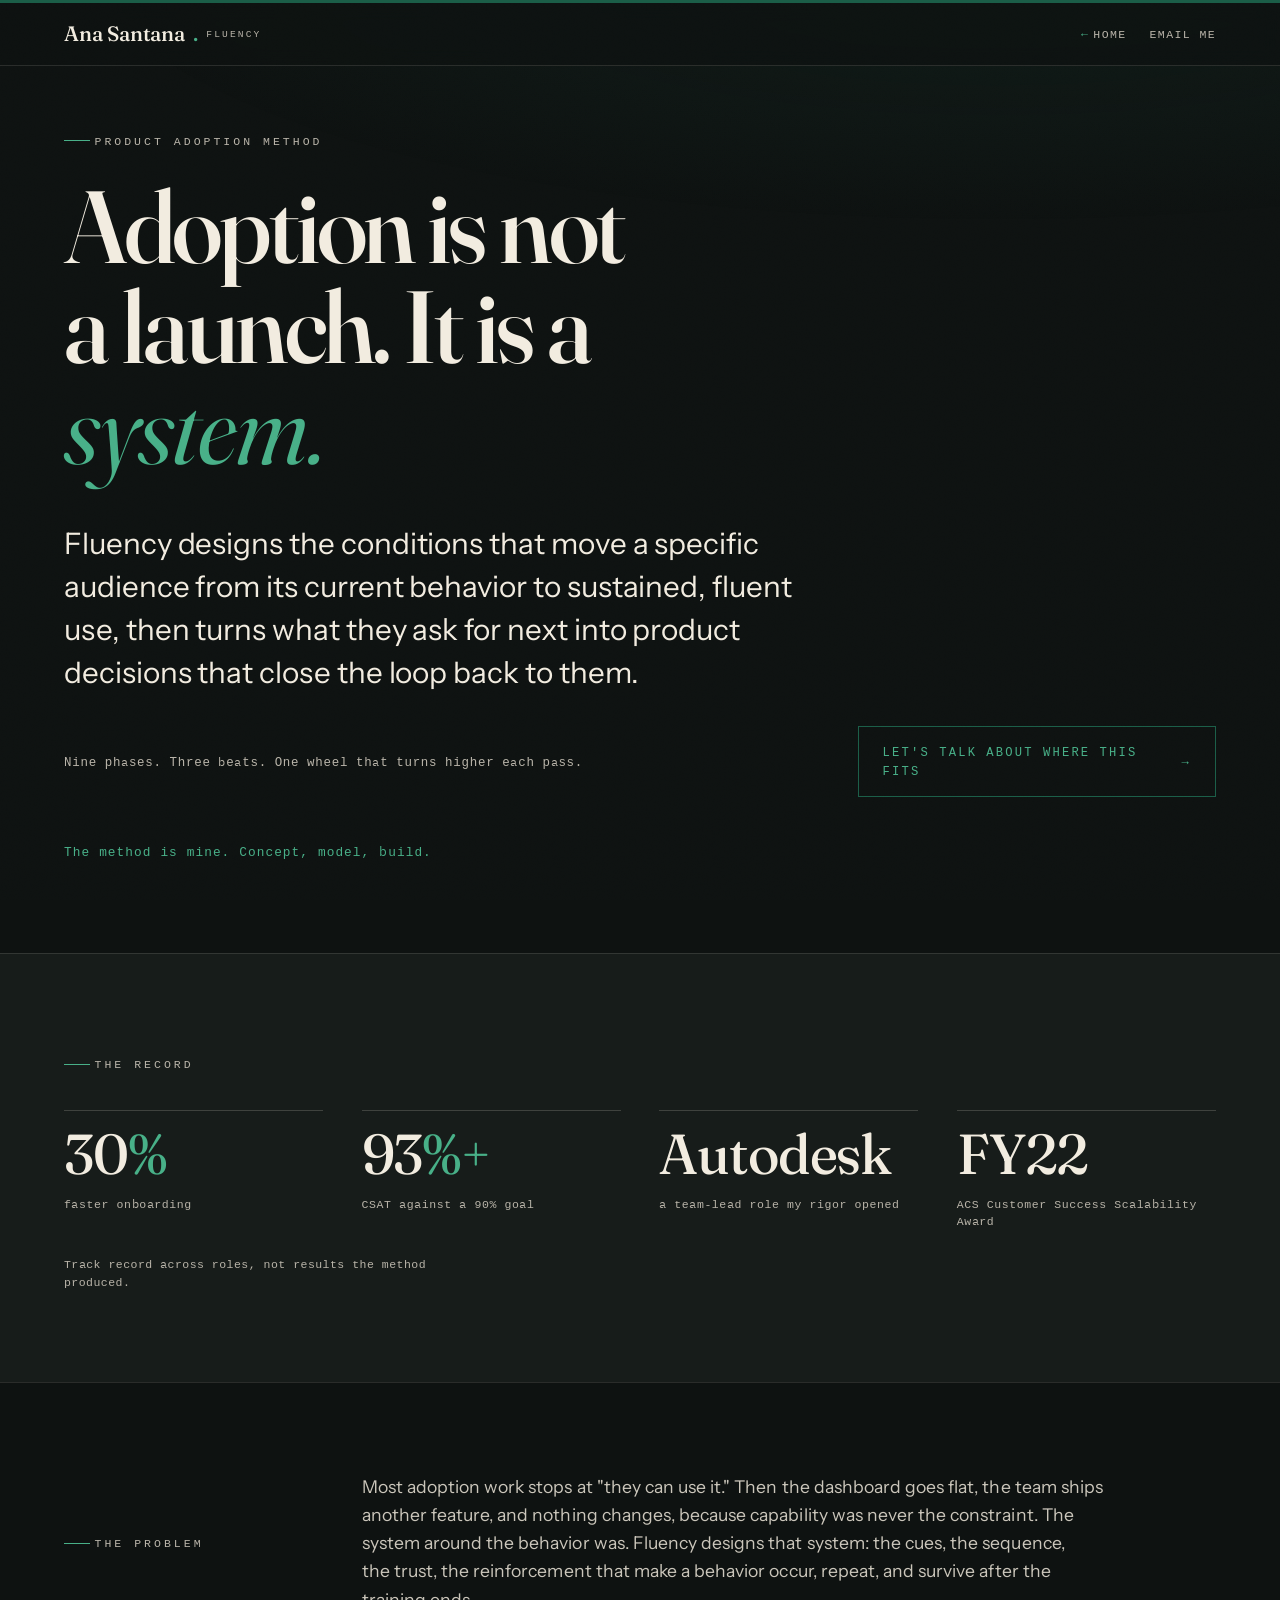
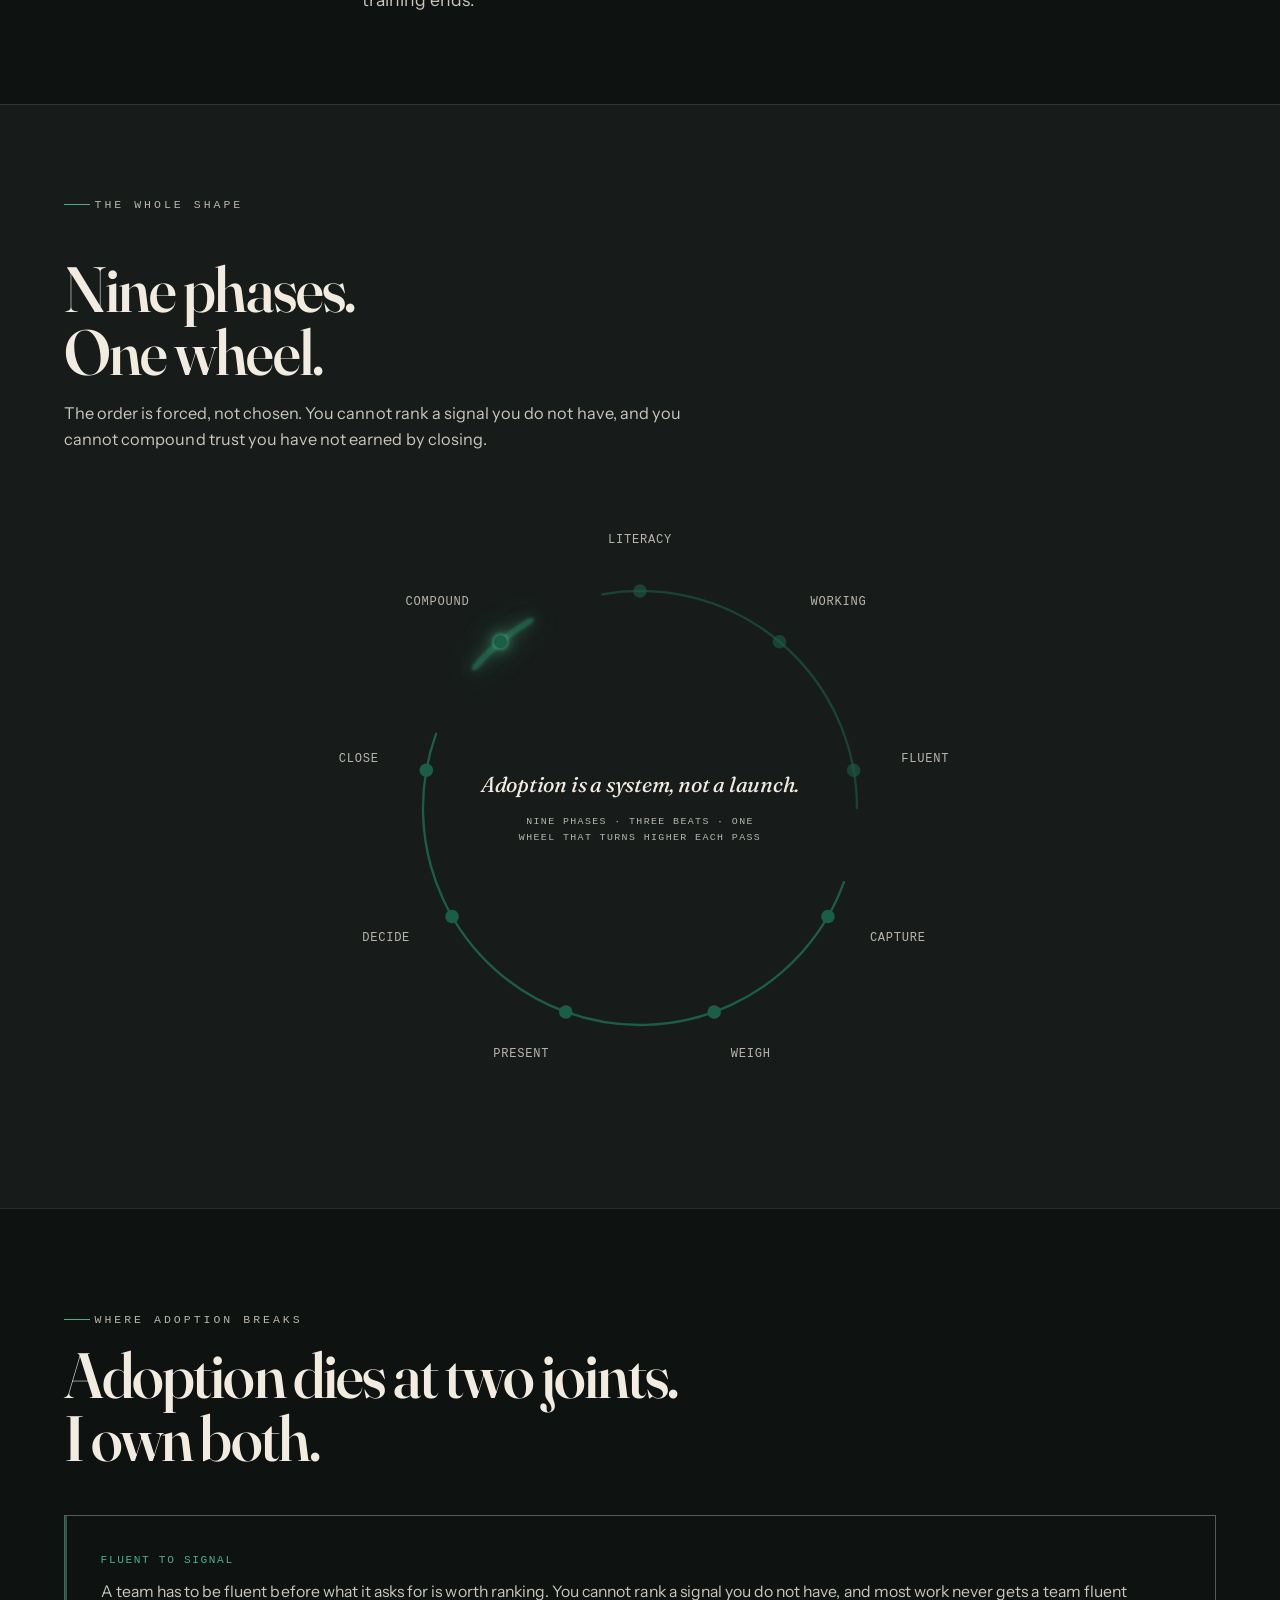
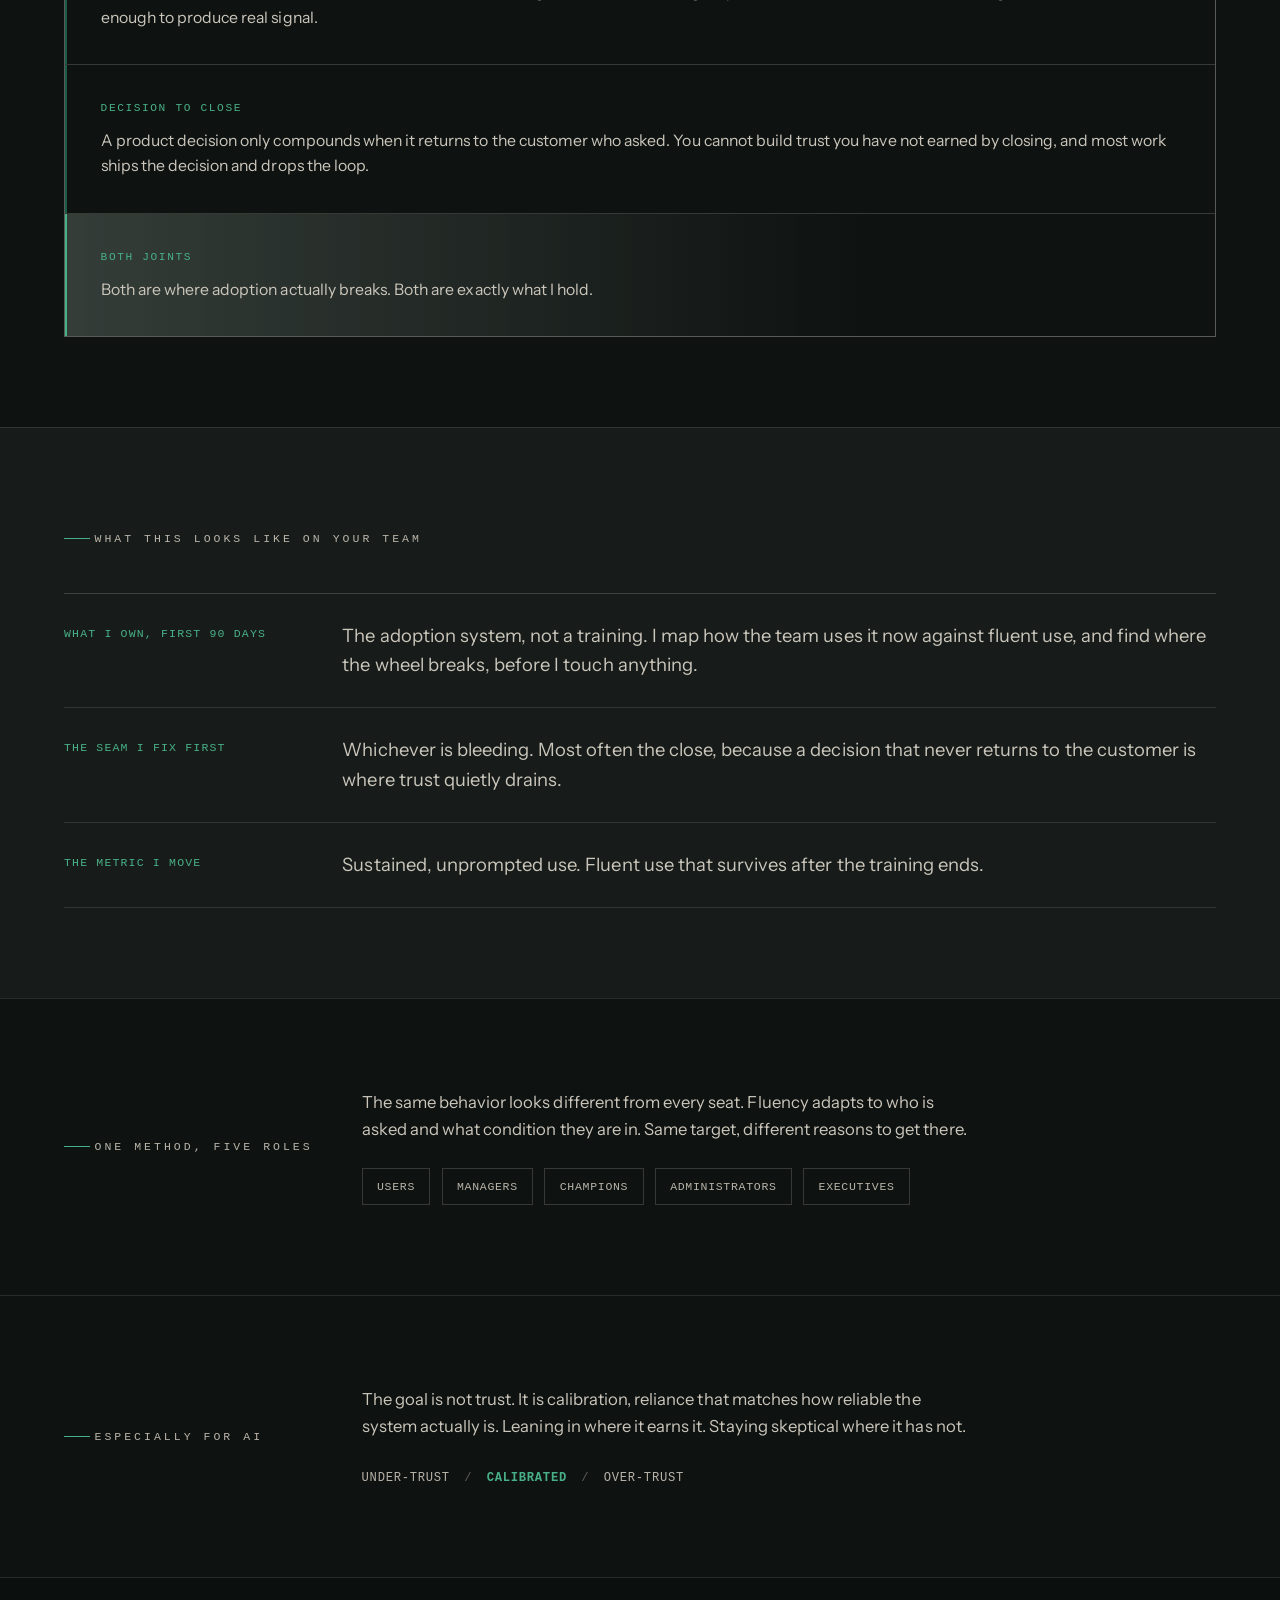
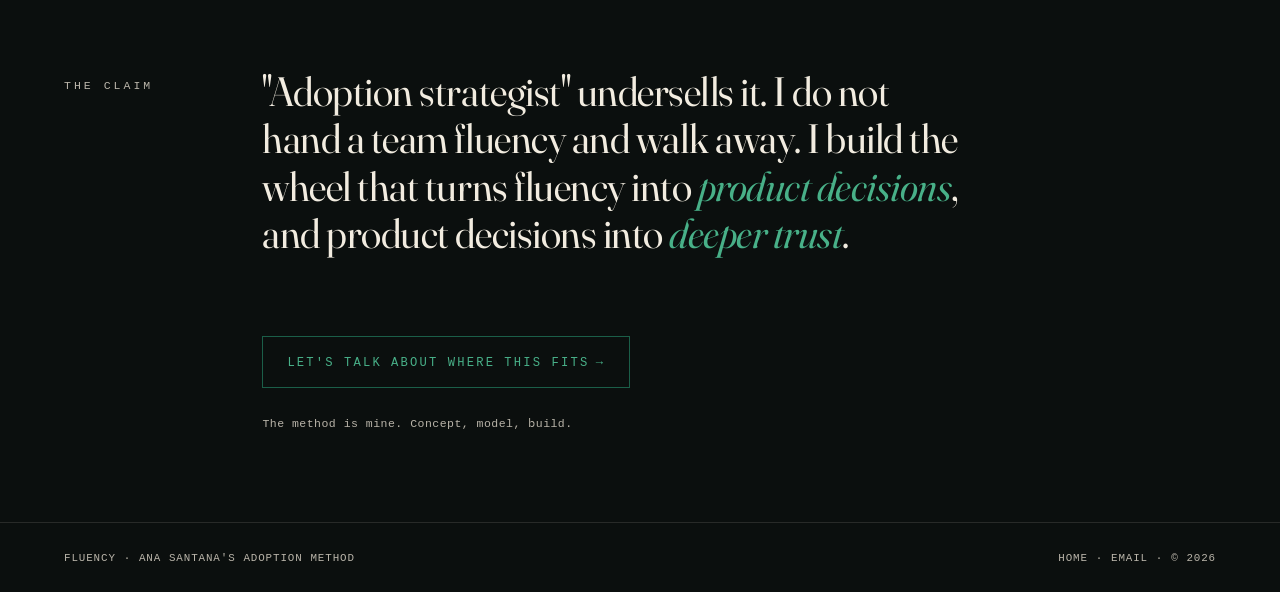
==== fluency/index.html @ 2e61d0f4 "Rebrand: one dark green-on-ink voice, new Fluency flagship, retire Assay Unify the domain under a si" ====
<!doctype html>
<html lang="en">
<head>
<meta charset="utf-8">
<meta name="viewport" content="width=device-width, initial-scale=1">
<meta name="robots" content="noindex, nofollow">
<link rel="icon" href="/favicon.svg" type="image/svg+xml">
<title>Fluency · Adoption is a system, not a launch · Ana Santana</title>
<script>document.documentElement.classList.add('js')</script>
<meta name="description" content="Fluency is Ana Santana's adoption method. It moves a team from first exposure to sustained, fluent use, then turns what they ask for next into product decisions that close the loop back to them. Concept, model, build, all hers.">
<link rel="canonical" href="https://anasantana.me/fluency/">
<meta property="og:title" content="Fluency · Adoption is a system, not a launch">
<meta property="og:description" content="Ana Santana's adoption method. Nine phases, three beats, one wheel that turns higher each pass. Proof of how she thinks.">
<meta property="og:type" content="article">
<meta property="og:url" content="https://anasantana.me/fluency/">
<meta property="og:image" content="https://anasantana.me/og/fluency.png">
<meta property="og:image:width" content="1200">
<meta property="og:image:height" content="630">
<meta property="og:image:alt" content="Fluency. Adoption is a system, not a launch. Nine phases, one wheel.">
<meta name="twitter:card" content="summary_large_image">
<meta name="twitter:title" content="Fluency · Adoption is a system, not a launch">
<meta name="twitter:description" content="Ana Santana's adoption method. Nine phases, one wheel that turns higher each pass.">
<meta name="twitter:image" content="https://anasantana.me/og/fluency.png">
<link rel="stylesheet" href="/assets/styles.css">
</head>
<body>
<a class="skip" href="#main">Skip to content</a>

<header class="nav">
  <div class="nav__inner">
    <a class="brand" href="/">Ana Santana<span class="dot">.</span> <small>Fluency</small></a>
    <button class="nav__toggle" aria-expanded="false" aria-controls="navlinks">Menu</button>
    <nav class="nav__links" id="navlinks" aria-label="Primary">
      <a class="breadcrumb" href="/"><span class="arw">←</span> Home</a>
      <a href="mailto:hello@anasantana.me">Email me</a>
    </nav>
  </div>
</header>

<main id="main">

  <!-- HERO -->
  <section class="section" style="padding-top: clamp(2.5rem, 6vh, 5rem);">
    <div class="wrap">
      <span class="kicker" data-reveal>Product adoption method</span>
      <div class="grid" style="margin-top: 1.6rem;">
        <h1 class="display" style="grid-column: 1 / span 11;" data-reveal>Adoption is not<br>a launch. It is a<br><em>system.</em></h1>
      </div>
      <div class="grid" style="margin-top: clamp(2rem, 5vh, 3.25rem);">
        <p class="lede" style="grid-column: 1 / span 8;" data-reveal data-delay="1">
          Fluency designs the conditions that move a specific audience from its
          current behavior to sustained, fluent use, then turns what they ask for
          next into product decisions that close the loop back to them.
        </p>
      </div>
      <div class="grid" style="margin-top: 2rem; align-items: center;">
        <p class="mono muted" style="grid-column: 1 / span 6; font-size: 0.78rem; letter-spacing: 0.06em;" data-reveal data-delay="2">Nine phases. Three beats. One wheel that turns higher each pass.</p>
        <div style="grid-column: 9 / span 4; justify-self: end;" data-reveal data-delay="2">
          <a class="btn btn--green" href="mailto:hello@anasantana.me">Let's talk about where this fits <span class="arw">→</span></a>
        </div>
      </div>
      <p class="mono accent" style="margin-top: clamp(2rem, 5vh, 3rem); font-size: 0.8rem; letter-spacing: 0.08em;" data-reveal data-delay="2">The method is mine. Concept, model, build.</p>
    </div>
  </section>

  <!-- PROOF BAND -->
  <section class="section proofband" aria-label="The record">
    <div class="wrap">
      <span class="kicker" data-reveal>The record</span>
      <div class="proofband__row" data-reveal data-delay="1">
        <div class="proofband__item">
          <div class="proofband__n">30<span class="u">%</span></div>
          <div class="proofband__l">faster onboarding</div>
        </div>
        <div class="proofband__item">
          <div class="proofband__n">93<span class="u">%+</span></div>
          <div class="proofband__l">CSAT against a 90% goal</div>
        </div>
        <div class="proofband__item">
          <div class="proofband__n">Autodesk</div>
          <div class="proofband__l">a team-lead role my rigor opened</div>
        </div>
        <div class="proofband__item">
          <div class="proofband__n">FY22</div>
          <div class="proofband__l">ACS Customer Success Scalability Award</div>
        </div>
      </div>
      <p class="mono muted" style="margin-top: 1.6rem; font-size: 0.72rem; letter-spacing: 0.04em; max-width: 60ch;" data-reveal data-delay="2">Track record across roles, not results the method produced.</p>
    </div>
  </section>

  <!-- THE PROBLEM -->
  <section class="section" aria-label="The problem">
    <div class="wrap">
      <div class="grid">
        <span class="kicker" style="grid-column: 1 / span 3;" data-reveal>The problem</span>
        <div class="prose" style="grid-column: 4 / span 8;" data-reveal data-delay="1">
          <p style="font-size: 1.1rem; line-height: 1.6;">Most adoption work stops at "they can use it." Then the dashboard goes
          flat, the team ships another feature, and nothing changes, because
          capability was never the constraint. The system around the behavior was.
          Fluency designs that system: the cues, the sequence, the trust, the
          reinforcement that make a behavior occur, repeat, and survive after the
          training ends.</p>
        </div>
      </div>
    </div>
  </section>

  <!-- THE WHEEL -->
  <section class="section surface" aria-label="The wheel">
    <div class="wrap">
      <div class="eyebrow-row">
        <span class="kicker" data-reveal>The whole shape</span>
      </div>
      <div class="grid" style="margin-bottom: 1rem;">
        <h2 class="display" style="grid-column: 1 / span 9;" data-reveal>Nine phases.<br>One wheel.</h2>
      </div>
      <p class="dim" style="max-width: 58ch; font-size: 1.02rem;" data-reveal data-delay="1">
        The order is forced, not chosen. You cannot rank a signal you do not have,
        and you cannot compound trust you have not earned by closing.
      </p>

      <div class="wheel-block" data-reveal data-delay="1">

        <!-- Base layer: the spine. The accessible truth, the no-JS view, the mobile view. -->
        <ol class="spine" aria-label="The nine phases in three beats">
          <li class="spine__beat">
            <span class="k">Get Fluent <span class="rng">· 01 to 03</span></span>
            <div class="spine__phase"><span class="pn">01</span><span class="pname">Literacy</span><span class="pline">Can they read it. First exposure, the vocabulary.</span></div>
            <div class="spine__phase"><span class="pn">02</span><span class="pname">Working</span><span class="pline">Can they use it with a hand held. Guided, not alone.</span></div>
            <div class="spine__phase"><span class="pn">03</span><span class="pname">Fluent</span><span class="pline">Do they use it unprompted. Independent and sustained.</span></div>
          </li>
          <li class="spine__beat">
            <span class="k">Assay <span class="rng">· 04 to 08</span></span>
            <div class="spine__phase"><span class="pn">04</span><span class="pname">Capture</span><span class="pline">Catch what a fluent team asks for next.</span></div>
            <div class="spine__phase"><span class="pn">05</span><span class="pname">Weigh</span><span class="pline">Rank it by commercial truth, not by volume.</span></div>
            <div class="spine__phase"><span class="pn">06</span><span class="pname">Present</span><span class="pline">Carry the ranked signal to product, legible.</span></div>
            <div class="spine__phase"><span class="pn">07</span><span class="pname">Decide</span><span class="pline">The one manual call. Noise, or worth building. Mine.</span></div>
            <div class="spine__phase"><span class="pn">08</span><span class="pname">Close</span><span class="pline">Report the outcome back to the customer who asked.</span></div>
          </li>
          <li class="spine__beat spine__beat--compound">
            <span class="k">Compound <span class="rng">· 09</span></span>
            <div class="spine__phase"><span class="pn">09</span><span class="pname">Compound</span><span class="pline">The close becomes trust. Trust deepens adoption. The wheel turns again, one turn higher.</span></div>
          </li>
        </ol>

        <!-- Enhancement: the wheel. Drawn only with JS on wide screens. -->
        <div class="wheel-stage">
          <svg class="wheel" viewBox="0 0 640 640" data-wheel role="group" aria-label="Interactive nine-phase wheel. The same nine phases are listed above as text.">
            <g class="wheel__spin">
              <!-- ring: three arcs, one per beat -->
              <path class="wheel__arc wheel__arc--fluent"   d="M 281.1 99.4 A 224 224 0 0 1 544.0 320.0"/>
              <path class="wheel__arc wheel__arc--assay"    d="M 530.5 396.6 A 224 224 0 0 1 109.5 243.4"/>
              <path class="wheel__arc wheel__arc--compound" d="M 148.4 176.0 A 224 224 0 0 1 208.0 126.0"/>

              <!-- nodes -->
              <g class="wheel__node wheel__node--fluent" data-num="01" data-name="Literacy" data-line="Can they read it. First exposure, the vocabulary." role="button" tabindex="0" aria-label="Phase 1, Literacy. Can they read it. First exposure, the vocabulary.">
                <circle class="wheel__ring" cx="320.0" cy="96.0"/><circle class="wheel__dot" cx="320.0" cy="96.0"/>
                <text class="wheel__num" x="320.0" y="96.0">1</text>
                <text class="wheel__label" x="320.0" y="46.0" text-anchor="middle">Literacy</text>
              </g>
              <g class="wheel__node wheel__node--fluent" data-num="02" data-name="Working" data-line="Can they use it with a hand held. Guided, not alone." role="button" tabindex="0" aria-label="Phase 2, Working. Can they use it with a hand held. Guided, not alone.">
                <circle class="wheel__ring" cx="464.0" cy="148.4"/><circle class="wheel__dot" cx="464.0" cy="148.4"/>
                <text class="wheel__num" x="464.0" y="148.4">2</text>
                <text class="wheel__label" x="496.1" y="110.1" text-anchor="start">Working</text>
              </g>
              <g class="wheel__node wheel__node--fluent" data-num="03" data-name="Fluent" data-line="Do they use it unprompted. Independent and sustained." role="button" tabindex="0" aria-label="Phase 3, Fluent. Do they use it unprompted. Independent and sustained.">
                <circle class="wheel__ring" cx="540.6" cy="281.1"/><circle class="wheel__dot" cx="540.6" cy="281.1"/>
                <text class="wheel__num" x="540.6" y="281.1">3</text>
                <text class="wheel__label" x="589.8" y="272.4" text-anchor="start">Fluent</text>
              </g>
              <g class="wheel__node wheel__node--assay" data-num="04" data-name="Capture" data-line="Catch what a fluent team asks for next." role="button" tabindex="0" aria-label="Phase 4, Capture. Catch what a fluent team asks for next.">
                <circle class="wheel__ring" cx="514.0" cy="432.0"/><circle class="wheel__dot" cx="514.0" cy="432.0"/>
                <text class="wheel__num" x="514.0" y="432.0">4</text>
                <text class="wheel__label" x="557.3" y="457.0" text-anchor="start">Capture</text>
              </g>
              <g class="wheel__node wheel__node--assay" data-num="05" data-name="Weigh" data-line="Rank it by commercial truth, not by volume." role="button" tabindex="0" aria-label="Phase 5, Weigh. Rank it by commercial truth, not by volume.">
                <circle class="wheel__ring" cx="396.6" cy="530.5"/><circle class="wheel__dot" cx="396.6" cy="530.5"/>
                <text class="wheel__num" x="396.6" y="530.5">5</text>
                <text class="wheel__label" x="413.7" y="577.5" text-anchor="start">Weigh</text>
              </g>
              <g class="wheel__node wheel__node--assay" data-num="06" data-name="Present" data-line="Carry the ranked signal to product, legible." role="button" tabindex="0" aria-label="Phase 6, Present. Carry the ranked signal to product, legible.">
                <circle class="wheel__ring" cx="243.4" cy="530.5"/><circle class="wheel__dot" cx="243.4" cy="530.5"/>
                <text class="wheel__num" x="243.4" y="530.5">6</text>
                <text class="wheel__label" x="226.3" y="577.5" text-anchor="end">Present</text>
              </g>
              <g class="wheel__node wheel__node--assay" data-num="07" data-name="Decide" data-line="The one manual call. Noise, or worth building. Mine." role="button" tabindex="0" aria-label="Phase 7, Decide. The one manual call. Noise, or worth building. Mine.">
                <circle class="wheel__ring" cx="126.0" cy="432.0"/><circle class="wheel__dot" cx="126.0" cy="432.0"/>
                <text class="wheel__num" x="126.0" y="432.0">7</text>
                <text class="wheel__label" x="82.7" y="457.0" text-anchor="end">Decide</text>
              </g>
              <g class="wheel__node wheel__node--assay" data-num="08" data-name="Close" data-line="Report the outcome back to the customer who asked." role="button" tabindex="0" aria-label="Phase 8, Close. Report the outcome back to the customer who asked.">
                <circle class="wheel__ring" cx="99.4" cy="281.1"/><circle class="wheel__dot" cx="99.4" cy="281.1"/>
                <text class="wheel__num" x="99.4" y="281.1">8</text>
                <text class="wheel__label" x="50.2" y="272.4" text-anchor="end">Close</text>
              </g>
              <g class="wheel__node wheel__node--compound" data-num="09" data-name="Compound" data-line="The close becomes trust. Trust deepens adoption. The wheel turns higher." role="button" tabindex="0" aria-label="Phase 9, Compound. The close becomes trust. Trust deepens adoption. The wheel turns higher.">
                <circle class="wheel__ring" cx="176.0" cy="148.4"/><circle class="wheel__dot" cx="176.0" cy="148.4"/>
                <text class="wheel__num" x="176.0" y="148.4">9</text>
                <text class="wheel__label" x="143.9" y="110.1" text-anchor="end">Compound</text>
              </g>
            </g>
          </svg>

          <!-- center: thesis at rest, phase line when a node is active -->
          <div class="wheel__center" aria-hidden="true">
            <p class="wheel__thesis">Adoption is a system, not a launch.<span>Nine phases · Three beats · One wheel that turns higher each pass</span></p>
            <div class="wheel__phase">
              <div class="pn"></div>
              <div class="pname"></div>
              <div class="pline"></div>
            </div>
          </div>
        </div>
      </div>
    </div>
  </section>

  <!-- THE TWO SEAMS -->
  <section class="section" aria-label="The two seams">
    <div class="wrap">
      <span class="kicker" data-reveal>Where adoption breaks</span>
      <div class="grid" style="margin-top: 1rem;">
        <h2 class="display" style="grid-column: 1 / span 10;" data-reveal>Adoption dies at two joints.<br>I own both.</h2>
      </div>
      <div class="seams" data-reveal data-delay="1">
        <div class="seam">
          <div class="k">Fluent to signal</div>
          <p>A team has to be fluent before what it asks for is worth ranking. You cannot rank a signal you do not have, and most work never gets a team fluent enough to produce real signal.</p>
        </div>
        <div class="seam">
          <div class="k">Decision to close</div>
          <p>A product decision only compounds when it returns to the customer who asked. You cannot build trust you have not earned by closing, and most work ships the decision and drops the loop.</p>
        </div>
        <div class="seam seam--both">
          <div class="k">Both joints</div>
          <p>Both are where adoption actually breaks. Both are exactly what I hold.</p>
        </div>
      </div>
    </div>
  </section>

  <!-- ON YOUR TEAM -->
  <section class="section surface" aria-label="On your team">
    <div class="wrap">
      <span class="kicker" data-reveal>What this looks like on your team</span>
      <ul class="team-lines" data-reveal data-delay="1">
        <li>
          <span class="k">What I own, first 90 days</span>
          <span class="v">The adoption system, not a training. I map how the team uses it now against fluent use, and find where the wheel breaks, before I touch anything.</span>
        </li>
        <li>
          <span class="k">The seam I fix first</span>
          <span class="v">Whichever is bleeding. Most often the close, because a decision that never returns to the customer is where trust quietly drains.</span>
        </li>
        <li>
          <span class="k">The metric I move</span>
          <span class="v">Sustained, unprompted use. Fluent use that survives after the training ends.</span>
        </li>
      </ul>
    </div>
  </section>

  <!-- ONE METHOD, FIVE ROLES -->
  <section class="section" aria-label="One method, five roles">
    <div class="wrap">
      <div class="grid">
        <span class="kicker" style="grid-column: 1 / span 3;" data-reveal>One method, five roles</span>
        <div style="grid-column: 4 / span 8;" data-reveal data-delay="1">
          <p class="dim" style="font-size: 1.04rem; max-width: 56ch;">The same behavior looks different from every seat. Fluency adapts to
          who is asked and what condition they are in. Same target, different
          reasons to get there.</p>
          <div class="chip-row">
            <span class="chip">Users</span>
            <span class="chip">Managers</span>
            <span class="chip">Champions</span>
            <span class="chip">Administrators</span>
            <span class="chip">Executives</span>
          </div>
        </div>
      </div>
    </div>
  </section>

  <!-- CALIBRATED TRUST -->
  <section class="section" aria-label="Calibrated trust">
    <div class="wrap">
      <div class="grid">
        <span class="kicker" style="grid-column: 1 / span 3;" data-reveal>Especially for AI</span>
        <div style="grid-column: 4 / span 8;" data-reveal data-delay="1">
          <p class="dim" style="font-size: 1.04rem; max-width: 56ch;">The goal is not trust. It is calibration, reliance that matches how
          reliable the system actually is. Leaning in where it earns it. Staying
          skeptical where it has not.</p>
          <div class="trust-row" style="display: flex; align-items: center; gap: 0.9rem; margin-top: 1.7rem; font-family: var(--f-mono); font-size: 0.76rem; letter-spacing: 0.06em; text-transform: uppercase; color: var(--bone-dim); flex-wrap: wrap;">
            <span>Under-trust</span><span style="color: var(--line-strong);">/</span>
            <span class="accent" style="font-weight: 600;">Calibrated</span><span style="color: var(--line-strong);">/</span>
            <span>Over-trust</span>
          </div>
        </div>
      </div>
    </div>
  </section>

  <!-- CLOSE -->
  <section class="section well" aria-label="The claim">
    <div class="wrap grid">
      <div style="grid-column: 1 / span 2;" data-reveal><span class="kicker plain">The claim</span></div>
      <blockquote class="pull" style="grid-column: 3 / span 9;" data-reveal data-delay="1">
        "Adoption strategist" undersells it. I do not hand a team fluency and walk
        away. I build the wheel that turns fluency into <em>product decisions</em>,
        and product decisions into <em>deeper trust</em>.
      </blockquote>
      <div style="grid-column: 3 / span 9; margin-top: 2.5rem;" data-reveal data-delay="2">
        <a class="btn btn--green" href="mailto:hello@anasantana.me">Let's talk about where this fits <span class="arw">→</span></a>
        <p class="provenance" style="text-align: left; margin-top: 1.6rem;">The method is mine. Concept, model, build.</p>
      </div>
    </div>
  </section>

</main>

<footer class="footer">
  <div class="wrap">
    <div class="footer__bar">
      <span>Fluency · Ana Santana's adoption method</span>
      <span><a href="/">Home</a> · <a href="mailto:hello@anasantana.me">Email</a> · © <span data-year>2026</span></span>
    </div>
  </div>
</footer>

<script src="/assets/app.js"></script>
</body>
</html>
---- assets/styles.css ----
/* =========================================================================
   anasantana.me — shared design system
   One voice across the domain. Dark green-on-ink, warm ivory text.
   Fraunces (display) · Instrument Sans (body) · IBM Plex Mono (labels/data)
   Tokens are the authority. See site-spec.md Section 3.
   ========================================================================= */

/* ------------------------------------------------------------------ fonts */
@font-face {
  font-family: "Fraunces";
  font-style: normal;
  font-weight: 300 600;
  font-display: swap;
  src: url("fonts/fraunces-latin.woff2") format("woff2");
}
@font-face {
  font-family: "Fraunces";
  font-style: italic;
  font-weight: 300 600;
  font-display: swap;
  src: url("fonts/fraunces-italic-latin.woff2") format("woff2");
}
@font-face {
  font-family: "Instrument Sans";
  font-style: normal;
  font-weight: 400 700;
  font-display: swap;
  src: url("fonts/instrumentsans.woff2") format("woff2");
}
@font-face {
  font-family: "IBM Plex Mono";
  font-style: normal;
  font-weight: 400;
  font-display: swap;
  src: url("fonts/ibmplexmono-400.woff2") format("woff2");
}
@font-face {
  font-family: "IBM Plex Mono";
  font-style: normal;
  font-weight: 500;
  font-display: swap;
  src: url("fonts/ibmplexmono-500.woff2") format("woff2");
}
@font-face {
  font-family: "IBM Plex Mono";
  font-style: normal;
  font-weight: 600;
  font-display: swap;
  src: url("fonts/ibmplexmono-600.woff2") format("woff2");
}

/* ----------------------------------------------------------------- tokens */
:root {
  /* ground — near-black with a whisper of green, never pure black */
  --ink:      #0E1211;
  --surface:  #171C1A;   /* raised cards and blocks, elevation by lightness */
  --well:     #0B0F0E;   /* footer / deepest wells */

  /* text — warm ivory, never pure white */
  --bone:     #F2ECE0;   /* primary text */
  --bone-mid: #CBC6BB;   /* body prose, one step down */
  --bone-dim: #B9B4A9;   /* secondary text and captions */

  /* accent — one green hue, two stops. A ramp, not two colors. */
  --green:     #1B5E48;  /* fills, CTA, wheel arcs and nodes */
  --green-lit: #48B088;  /* the accent word, the glow, any green read as text */
  --green-dim: #2C6B54;  /* quiet green borders */

  /* lines — bone at low alpha */
  --line:        rgba(242, 236, 224, 0.12);
  --line-2:      rgba(242, 236, 224, 0.18);
  --line-strong: rgba(242, 236, 224, 0.34);

  /* type */
  --f-display: "Fraunces", "Georgia", "Times New Roman", serif;
  --f-text:    "Instrument Sans", system-ui, -apple-system, sans-serif;
  --f-mono:    "IBM Plex Mono", ui-monospace, "SFMono-Regular", Menlo, monospace;

  /* rhythm */
  --pad:  clamp(1.25rem, 5vw, 6rem);
  --maxw: 1320px;
  --ease: cubic-bezier(0.22, 1, 0.36, 1);
}

/* ------------------------------------------------------------------ reset */
*, *::before, *::after { box-sizing: border-box; }
* { margin: 0; }
html { -webkit-text-size-adjust: 100%; scroll-behavior: smooth; }

/* signature masthead — one decisive green stroke on every page */
html::before {
  content: ""; position: fixed; inset: 0 0 auto 0; height: 3px;
  background: var(--green); z-index: 10000; pointer-events: none;
}
body { margin-top: 3px; }

@media (prefers-reduced-motion: reduce) {
  html { scroll-behavior: auto; }
  *, *::before, *::after { animation: none !important; transition: none !important; }
}

body {
  background: var(--ink);
  color: var(--bone);
  font-family: var(--f-text);
  font-weight: 400;
  font-size: clamp(1.02rem, 0.55vw + 0.9rem, 1.15rem);
  line-height: 1.62;
  letter-spacing: 0.002em;
  -webkit-font-smoothing: antialiased;
  text-rendering: optimizeLegibility;
  overflow-x: hidden;
}

/* faint film grain over the whole canvas */
body::before {
  content: ""; position: fixed; inset: 0; z-index: 9999;
  pointer-events: none; opacity: 0.03; mix-blend-mode: overlay;
  background-image: url("data:image/svg+xml;utf8,<svg xmlns='http://www.w3.org/2000/svg' width='160' height='160'><filter id='n'><feTurbulence type='fractalNoise' baseFrequency='0.82' numOctaves='2' stitchTiles='stitch'/></filter><rect width='100%25' height='100%25' filter='url(%23n)'/></svg>");
}
/* faint green vignette from the top */
body::after {
  content: ""; position: fixed; inset: 0 0 auto 0; height: 62vh;
  z-index: -1; pointer-events: none;
  background: radial-gradient(120% 80% at 78% -8%, rgba(27, 94, 72, 0.14), transparent 60%);
}

img { max-width: 100%; display: block; }
a { color: inherit; }
::selection { background: var(--green); color: var(--bone); }

/* ----------------------------------------------------------------- layout */
.wrap { max-width: var(--maxw); margin-inline: auto; padding-inline: var(--pad); }
.section { padding-block: clamp(4rem, 10vh, 8.5rem); position: relative; }
.section + .section { border-top: 1px solid var(--line); }
.hairline { border-top: 1px solid var(--line); }

.grid { display: grid; grid-template-columns: repeat(12, 1fr); gap: clamp(1.5rem, 3vw, 3.25rem); }
@media (max-width: 820px) { .grid { grid-template-columns: repeat(6, 1fr); gap: 1.75rem; } }

.surface { background: var(--surface); }
.well    { background: var(--well); }

/* ------------------------------------------------------------------- type */
.display {
  font-family: var(--f-display);
  font-weight: 540;
  line-height: 0.98;
  letter-spacing: -0.03em;
  font-variation-settings: "SOFT" 0, "WONK" 1, "opsz" 144;
  text-wrap: balance;
}
.display em { font-style: italic; font-weight: 380; letter-spacing: -0.012em; color: var(--green-lit); }
h1.display { font-size: clamp(2.7rem, 8vw, 7.4rem); }
h2.display { font-size: clamp(2rem, 5vw, 4rem); }
h3.display { font-size: clamp(1.4rem, 2.6vw, 2.2rem); font-weight: 560; letter-spacing: -0.02em; }

.lede {
  font-family: var(--f-text);
  font-weight: 380;
  font-size: clamp(1.22rem, 1.3vw + 1rem, 1.85rem);
  line-height: 1.45;
  letter-spacing: -0.002em;
  color: var(--bone);
  text-wrap: pretty;
}
.prose p { max-width: 62ch; color: var(--bone-mid); text-wrap: pretty; }
.prose p + p { margin-top: 1.1em; }
.prose strong, .prose em.mark { color: var(--bone); font-weight: 600; font-style: normal; }
em.italic { font-style: italic; }

/* utility mono labels */
.mono { font-family: var(--f-mono); }
.kicker {
  font-family: var(--f-mono);
  font-size: 0.72rem; font-weight: 500;
  letter-spacing: 0.26em; text-transform: uppercase;
  color: var(--bone-dim);
  display: inline-flex; align-items: center; gap: 0.7ch;
}
.kicker::before {
  content: ""; width: 1.6rem; height: 1px;
  background: var(--green-lit); display: inline-block;
}
.kicker.plain::before { display: none; }
.num {
  font-family: var(--f-mono); font-weight: 500;
  font-variant-numeric: tabular-nums; letter-spacing: 0.02em;
  color: var(--green-lit);
}

.accent { color: var(--green-lit); }
.muted  { color: var(--bone-dim); }
.dim    { color: var(--bone-mid); }

/* ------------------------------------------------------------------ links */
.link {
  font-family: var(--f-mono); font-size: 0.78rem;
  letter-spacing: 0.14em; text-transform: uppercase; text-decoration: none;
  color: var(--bone); position: relative; padding-bottom: 3px;
  display: inline-flex; align-items: center; gap: 0.7ch;
}
.link::after {
  content: ""; position: absolute; left: 0; bottom: 0;
  width: 100%; height: 1px; background: var(--green-lit);
  transform: scaleX(0); transform-origin: left;
  transition: transform 0.45s var(--ease);
}
.link:hover::after { transform: scaleX(1); }
.link .arw { transition: transform 0.4s var(--ease); color: var(--green-lit); }
.link:hover .arw { transform: translateX(4px); }

/* inline prose links */
.tlink {
  color: var(--bone); text-decoration: none;
  background-image: linear-gradient(var(--green-lit), var(--green-lit));
  background-size: 100% 1px; background-position: 0 1.15em; background-repeat: no-repeat;
  transition: background-size 0.4s var(--ease), color 0.4s var(--ease);
  padding-bottom: 1px;
}
.tlink:hover { background-size: 100% 100%; color: var(--ink); }

/* buttons */
.btn {
  font-family: var(--f-mono); font-size: 0.76rem; font-weight: 500;
  letter-spacing: 0.18em; text-transform: uppercase; text-decoration: none;
  color: var(--bone); border: 1px solid var(--line-strong);
  padding: 0.95rem 1.5rem; display: inline-flex; align-items: center; gap: 0.9ch;
  background: transparent; cursor: pointer;
  transition: background 0.35s var(--ease), color 0.35s var(--ease), border-color 0.35s var(--ease);
}
.btn:hover { background: var(--bone); color: var(--ink); border-color: var(--bone); }
.btn .arw { transition: transform 0.4s var(--ease); }
.btn:hover .arw { transform: translateX(4px); }
.btn--green { border-color: var(--green); color: var(--green-lit); }
.btn--green:hover { background: var(--green); color: var(--bone); border-color: var(--green); }

/* -------------------------------------------------------------------- nav */
.nav {
  position: sticky; top: 0; z-index: 99;
  background: color-mix(in srgb, var(--ink) 84%, transparent);
  backdrop-filter: blur(9px) saturate(1.1);
  border-bottom: 1px solid var(--line);
}
.nav__inner {
  max-width: var(--maxw); margin-inline: auto;
  padding: 0.9rem var(--pad);
  display: flex; align-items: center; justify-content: space-between; gap: 1.5rem;
}
.brand {
  font-family: var(--f-display); font-weight: 500; font-size: 1.3rem;
  letter-spacing: -0.01em; text-decoration: none; color: var(--bone);
  display: inline-flex; align-items: baseline; gap: 0.6ch;
}
.brand .dot { color: var(--green-lit); }
.brand small {
  font-family: var(--f-mono); font-size: 0.6rem; letter-spacing: 0.22em;
  text-transform: uppercase; color: var(--bone-dim); align-self: center;
}
.nav__links { display: flex; align-items: center; gap: clamp(1rem, 1.8vw, 2rem); }
.nav__links a {
  font-family: var(--f-mono); font-size: 0.72rem; letter-spacing: 0.12em;
  text-transform: uppercase; text-decoration: none; color: var(--bone-dim);
  position: relative; padding: 0.4rem 0; transition: color 0.3s var(--ease);
}
.nav__links a:hover { color: var(--bone); }
.nav__links a[aria-current="page"] { color: var(--bone); }
.nav__links a[aria-current="page"]::after {
  content: ""; position: absolute; left: 0; right: 0; bottom: -2px;
  height: 1px; background: var(--green-lit);
}
.nav__toggle {
  display: none; background: none; border: 1px solid var(--line-2);
  color: var(--bone); font-family: var(--f-mono); font-size: 0.7rem;
  letter-spacing: 0.14em; text-transform: uppercase; padding: 0.55rem 0.85rem; cursor: pointer;
}
.breadcrumb {
  font-family: var(--f-mono); font-size: 0.72rem; letter-spacing: 0.12em;
  text-transform: uppercase; color: var(--bone-dim); text-decoration: none;
  display: inline-flex; align-items: center; gap: 0.6ch; transition: color 0.3s var(--ease);
}
.breadcrumb:hover { color: var(--bone); }
.breadcrumb .arw { color: var(--green-lit); }

@media (max-width: 1080px) {
  .nav__links {
    position: fixed; top: 0; right: 0; left: auto; bottom: auto;
    height: 100vh; height: 100dvh; width: min(84vw, 380px);
    flex-direction: column; align-items: flex-start; justify-content: center;
    gap: 1.4rem; padding: 2rem var(--pad);
    background: var(--surface); border-left: 1px solid var(--line);
    transform: translateX(100%); transition: transform 0.5s var(--ease);
  }
  .nav__links.open { transform: translateX(0); }
  .nav__links a { font-size: 0.95rem; }
  .nav__toggle { display: inline-block; z-index: 101; }
}

/* ----------------------------------------------------------------- footer */
.footer { background: var(--well); border-top: 1px solid var(--line); }
.footer__bar {
  padding-block: 1.6rem; display: flex; flex-wrap: wrap; gap: 1rem;
  justify-content: space-between; align-items: center;
  font-family: var(--f-mono); font-size: 0.68rem; letter-spacing: 0.08em;
  color: var(--bone-dim); text-transform: uppercase;
}
.footer__bar a { color: var(--bone-dim); text-decoration: none; transition: color 0.3s var(--ease); }
.footer__bar a:hover { color: var(--green-lit); }

/* ----------------------------------------------------------------- reveal */
[data-reveal] {
  opacity: 0; transform: translateY(18px);
  transition: opacity 0.9s var(--ease), transform 0.9s var(--ease);
}
[data-reveal].in { opacity: 1; transform: none; }
[data-reveal][data-delay="1"] { transition-delay: 0.08s; }
[data-reveal][data-delay="2"] { transition-delay: 0.16s; }
[data-reveal][data-delay="3"] { transition-delay: 0.24s; }
[data-reveal][data-delay="4"] { transition-delay: 0.32s; }

/* ------------------------------------------------------------------- bits */
.eyebrow-row {
  display: flex; align-items: center; justify-content: space-between;
  gap: 1rem; flex-wrap: wrap; margin-bottom: clamp(2rem, 5vh, 3.5rem);
}
.rule { height: 1px; background: var(--line); border: 0; }
.tag {
  font-family: var(--f-mono); font-size: 0.66rem; letter-spacing: 0.16em;
  text-transform: uppercase; color: var(--bone-dim);
  border: 1px solid var(--line-2); padding: 0.35rem 0.7rem; display: inline-block;
}
.chip-row { display: flex; flex-wrap: wrap; gap: 0.7rem; margin-top: 1.6rem; }
.chip {
  font-family: var(--f-mono); font-size: 0.72rem; letter-spacing: 0.06em;
  text-transform: uppercase; border: 1px solid var(--line-2);
  padding: 0.5rem 0.9rem; color: var(--bone-dim);
}

/* framed panel */
.panel { border: 1px solid var(--line-2); padding: clamp(1.6rem, 3vw, 2.6rem); background: var(--surface); position: relative; }
.corner-mark::before, .corner-mark::after {
  content: ""; position: absolute; width: 9px; height: 9px; border: 1px solid var(--green-lit);
}
.corner-mark::before { top: -1px; left: -1px; border-right: 0; border-bottom: 0; }
.corner-mark::after  { bottom: -1px; right: -1px; border-left: 0; border-top: 0; }

/* pull quote */
.pull {
  font-family: var(--f-display); font-weight: 380;
  font-size: clamp(1.6rem, 3.2vw, 2.9rem); line-height: 1.16;
  letter-spacing: -0.012em; text-wrap: balance;
  font-variation-settings: "SOFT" 30, "WONK" 0, "opsz" 90;
}
.pull em { font-style: italic; color: var(--green-lit); }

/* skip link + focus */
.skip { position: absolute; left: -9999px; top: 0; }
.skip:focus { left: 1rem; top: 1rem; z-index: 999; background: var(--green); color: var(--bone); padding: 0.6rem 1rem; font-family: var(--f-mono); font-size: 0.75rem; }
:focus-visible { outline: 2px solid var(--green-lit); outline-offset: 3px; border-radius: 2px; }

/* =========================================================================
   Proof band — big numerals, one editorial row. Scrubbed figures only.
   ========================================================================= */
.proofband { background: var(--surface); }
.proofband__row {
  display: grid; grid-template-columns: repeat(4, 1fr);
  gap: clamp(1.5rem, 3vw, 2.75rem); margin-top: clamp(1.8rem, 4vh, 2.6rem);
}
.proofband__item { border-top: 1px solid var(--line-2); padding-top: 1.1rem; }
.proofband__n {
  font-family: var(--f-display); font-weight: 460;
  font-size: clamp(2.2rem, 4.4vw, 3.6rem); line-height: 0.92;
  letter-spacing: -0.02em; color: var(--bone);
}
.proofband__n .u { color: var(--green-lit); }
.proofband__l {
  font-family: var(--f-mono); font-size: 0.72rem; letter-spacing: 0.05em;
  color: var(--bone-dim); margin-top: 0.9rem; line-height: 1.5; text-transform: none;
}
@media (max-width: 820px) {
  .proofband__row { grid-template-columns: 1fr 1fr; gap: 1.5rem 1.75rem; }
}
@media (max-width: 460px) {
  .proofband__row { grid-template-columns: 1fr; }
}

/* =========================================================================
   Case cards / index rows (how I think)
   ========================================================================= */
.cases { display: grid; gap: 1.25rem; margin-top: clamp(2rem, 5vh, 3rem); }
.case { background: var(--surface); border: 1px solid var(--line-2); padding: clamp(1.6rem, 3vw, 2.2rem); }
.case .n { font-family: var(--f-mono); font-size: 0.72rem; letter-spacing: 0.06em; color: var(--green-lit); font-weight: 500; }
.case h3 { margin-top: 0.7rem; font-family: var(--f-display); font-weight: 520; font-size: clamp(1.2rem, 2vw, 1.5rem); letter-spacing: -0.015em; }
.case p { margin-top: 0.8rem; color: var(--bone-mid); font-size: 0.99rem; }
.invite { margin-top: clamp(1.6rem, 4vh, 2.4rem); color: var(--bone); }
.invite em { font-style: italic; color: var(--bone-mid); }

/* four AI moves */
.moves {
  margin-top: clamp(2rem, 5vh, 3rem);
  display: grid; grid-template-columns: 1fr 1fr; gap: 1px;
  background: var(--line-2); border: 1px solid var(--line-2);
}
.move { background: var(--ink); padding: 1.5rem 1.6rem; }
.move h3 { font-family: var(--f-display); font-weight: 520; font-size: 1.2rem; }
.move h3 .dot { color: var(--green-lit); }
.move p { margin-top: 0.5rem; color: var(--bone-dim); font-size: 0.95rem; line-height: 1.55; }
@media (max-width: 720px) { .moves { grid-template-columns: 1fr; } }

/* flagship card */
.flagship { display: block; margin-top: clamp(2rem, 5vh, 3rem); max-width: 760px; margin-inline: auto; }
.flag-card {
  display: block; text-decoration: none; color: inherit;
  border: 1px solid var(--line-2); background: var(--surface);
  padding: clamp(1.8rem, 3.5vw, 2.8rem);
  transition: border-color 0.3s var(--ease), transform 0.3s var(--ease), background 0.3s var(--ease);
}
.flag-card:hover { border-color: var(--green); transform: translateY(-2px); }
.flag-card .tag { color: var(--green-lit); border-color: var(--green-dim); }
.flag-card h3 { margin-top: 1rem; font-family: var(--f-display); font-weight: 540; font-size: clamp(1.5rem, 3vw, 2.1rem); letter-spacing: -0.02em; }
.flag-card p { margin-top: 0.9rem; color: var(--bone-mid); max-width: 60ch; }
.flag-card .go { margin-top: 1.4rem; font-family: var(--f-mono); font-size: 0.74rem; letter-spacing: 0.06em; text-transform: uppercase; color: var(--green-lit); display: inline-flex; align-items: center; gap: 0.6ch; }
.flag-card:hover .go .arw { transform: translateX(4px); }
.flag-card .go .arw { transition: transform 0.4s var(--ease); }
.provenance { margin-top: 1.2rem; text-align: center; font-family: var(--f-mono); font-size: 0.72rem; letter-spacing: 0.04em; color: var(--bone-dim); }

/* contact */
.contact-links { margin-top: clamp(1.6rem, 4vh, 2.2rem); display: flex; gap: 0.9rem; flex-wrap: wrap; }

/* =========================================================================
   The two seams (fluency)
   ========================================================================= */
.seams { display: grid; gap: 1px; margin-top: clamp(2rem, 5vh, 3rem); background: var(--line-2); border: 1px solid var(--line-2); }
.seam { background: var(--ink); padding: clamp(1.5rem, 3vw, 2.1rem); border-left: 2px solid var(--green); }
.seam .k { font-family: var(--f-mono); font-size: 0.7rem; letter-spacing: 0.14em; text-transform: uppercase; color: var(--green-lit); }
.seam p { margin-top: 0.7rem; color: var(--bone-mid); font-size: 0.99rem; }
.seam--both { border-left-color: var(--green-lit); background: linear-gradient(90deg, rgba(27,94,72,0.10), var(--ink) 70%); }

/* on your team */
.team-lines { list-style: none; padding: 0; margin-top: clamp(2rem, 5vh, 3rem); border-top: 1px solid var(--line-2); }
.team-lines li { border-bottom: 1px solid var(--line); padding: clamp(1.3rem, 3vh, 1.9rem) 0; display: grid; grid-template-columns: minmax(0, 15rem) 1fr; gap: clamp(1rem, 3vw, 2.5rem); }
.team-lines .k { font-family: var(--f-mono); font-size: 0.72rem; letter-spacing: 0.1em; text-transform: uppercase; color: var(--green-lit); padding-top: 0.2rem; }
.team-lines .v { color: var(--bone-mid); }
@media (max-width: 720px) { .team-lines li { grid-template-columns: 1fr; gap: 0.4rem; } }

/* =========================================================================
   The nine-phase wheel (fluency signature)
   ========================================================================= */
.wheel-block { margin-top: clamp(2rem, 5vh, 3rem); }

/* spine — the semantic base, no-JS view, and mobile view */
.spine { list-style: none; padding: 0; border-top: 1px solid var(--line-2); }
.spine__beat { border-bottom: 1px solid var(--line); padding: clamp(1.4rem, 3vh, 2rem) 0; }
.spine__beat > .k { font-family: var(--f-mono); font-size: 0.7rem; letter-spacing: 0.14em; text-transform: uppercase; color: var(--green-lit); display: block; margin-bottom: 1rem; }
.spine__beat > .k .rng { color: var(--bone-dim); }
.spine__phase { display: grid; grid-template-columns: 2.5rem 1fr; gap: 0.4rem 1rem; padding: 0.55rem 0; align-items: baseline; }
.spine__phase .pn { font-family: var(--f-mono); font-size: 0.8rem; color: var(--green-lit); }
.spine__phase .pname { font-family: var(--f-display); font-weight: 500; font-size: 1.08rem; letter-spacing: -0.01em; }
.spine__phase .pline { grid-column: 2; color: var(--bone-dim); font-size: 0.94rem; }
.spine__beat--compound { border-left: 2px solid var(--green-lit); padding-left: 1rem; background: linear-gradient(90deg, rgba(72,176,136,0.06), transparent 70%); }

/* wheel stage — enhancement only (JS + wide) */
.wheel-stage { display: none; position: relative; max-width: 620px; margin: clamp(1rem, 3vh, 2rem) auto 0; }
.js .wheel-stage { display: block; }
@media (max-width: 879px) { .js .wheel-stage { display: none; } }

.js .spine { display: block; }
@media (min-width: 880px) { .js .spine { display: none; } }

.wheel { width: 100%; height: auto; display: block; overflow: visible; }
.wheel__spin { transform-box: view-box; transform-origin: 320px 320px; }
.js .wheel[data-animate="on"] .wheel__spin { animation: wheel-in 2.4s var(--ease) both; }
@keyframes wheel-in { from { transform: rotate(-360deg); } to { transform: rotate(0); } }
@media (prefers-reduced-motion: reduce) { .js .wheel .wheel__spin { animation: none !important; } }

/* the ring, three arcs, one per beat */
.wheel__arc { fill: none; stroke: var(--green); stroke-width: 2.4; stroke-linecap: round; }
.wheel__arc--fluent   { opacity: 0.6; }
.wheel__arc--assay    { opacity: 1; }
.wheel__arc--compound { opacity: 1; filter: drop-shadow(0 0 2px var(--green-lit)) drop-shadow(0 0 7px rgba(72,176,136,0.55)) drop-shadow(0 0 15px rgba(72,176,136,0.32)); }

/* nodes */
.wheel__node { cursor: pointer; }
.wheel__dot { fill: var(--green); r: 7; transition: r 0.35s var(--ease), fill 0.35s var(--ease); }
.wheel__node--fluent .wheel__dot { opacity: 0.6; }
.wheel__node--compound .wheel__dot { filter: drop-shadow(0 0 2px var(--green-lit)) drop-shadow(0 0 7px rgba(72,176,136,0.6)) drop-shadow(0 0 15px rgba(72,176,136,0.35)); }
.js .wheel__node--compound .wheel__dot { animation: compound-breathe 3.6s ease-in-out infinite; }
@keyframes compound-breathe { 0%, 100% { opacity: 0.85; } 50% { opacity: 1; } }
@media (prefers-reduced-motion: reduce) { .js .wheel__node--compound .wheel__dot { animation: none !important; } }

.wheel__ring { fill: none; stroke: var(--green-lit); stroke-width: 1.5; r: 16; opacity: 0; transition: opacity 0.3s var(--ease); }
.wheel__num { font-family: var(--f-mono); font-size: 10px; fill: var(--ink); font-weight: 600; text-anchor: middle; dominant-baseline: central; opacity: 0; transition: opacity 0.3s var(--ease); }
.wheel__label { font-family: var(--f-mono); font-size: 12.5px; letter-spacing: 0.06em; text-transform: uppercase; fill: var(--bone-dim); transition: fill 0.3s var(--ease); }

/* active state: node scales, siblings drop to 40% */
.wheel[data-active="on"] .wheel__node { opacity: 0.4; }
.wheel[data-active="on"] .wheel__node.is-on { opacity: 1; }
.wheel__node.is-on .wheel__dot { r: 11; }
.wheel__node.is-on .wheel__ring { opacity: 1; }
.wheel__node.is-on .wheel__num { opacity: 1; }
.wheel__node.is-on .wheel__label { fill: var(--bone); }
.wheel__node:hover .wheel__dot { r: 11; }
.wheel__node:focus { outline: none; }
.wheel__node:focus-visible .wheel__ring { opacity: 1; }

/* center — thesis at rest, phase line when active (HTML overlay) */
.wheel__center {
  position: absolute; inset: 0; display: flex; flex-direction: column;
  align-items: center; justify-content: center; text-align: center;
  padding: 0 24%; pointer-events: none;
}
.wheel__thesis {
  font-family: var(--f-display); font-weight: 420; font-style: italic;
  font-size: clamp(0.95rem, 2.2vw, 1.35rem); line-height: 1.28;
  letter-spacing: -0.01em; color: var(--bone); text-wrap: balance;
}
.wheel__thesis span { display: block; font-family: var(--f-mono); font-style: normal; font-weight: 500; font-size: 0.62rem; letter-spacing: 0.14em; text-transform: uppercase; color: var(--bone-dim); margin-top: 0.9rem; line-height: 1.6; }
.wheel__phase { display: none; }
.wheel__phase .pn { font-family: var(--f-mono); font-size: 0.64rem; letter-spacing: 0.16em; text-transform: uppercase; color: var(--green-lit); }
.wheel__phase .pname { font-family: var(--f-display); font-weight: 540; font-size: clamp(1.1rem, 2.6vw, 1.6rem); letter-spacing: -0.02em; margin-top: 0.5rem; }
.wheel__phase .pline { color: var(--bone-mid); font-size: 0.9rem; margin-top: 0.6rem; line-height: 1.4; }
.wheel-stage.is-active .wheel__thesis { display: none; }
.wheel-stage.is-active .wheel__phase { display: block; }

/* certificate thumbnail (proof band, optional) */
.cert { display: inline-flex; align-items: center; gap: 0.8ch; margin-top: 1rem; font-family: var(--f-mono); font-size: 0.7rem; letter-spacing: 0.04em; color: var(--bone-dim); text-decoration: none; }
.cert img { width: 40px; height: auto; border: 1px solid var(--line-2); }

/* =========================================================================
   Connective-tissue band (home) — re-skinned green
   ========================================================================= */
.tissue-band { background: var(--well); }
.tissue-poles { display: flex; justify-content: space-between; gap: 1rem; margin-bottom: 0.6rem; }
.tissue-poles span { font-family: var(--f-mono); font-size: 0.72rem; letter-spacing: 0.14em; text-transform: uppercase; color: var(--bone-dim); }
.tissue-poles span.r { color: var(--bone); }
.fibers { display: block; width: 100%; height: auto; }
.tissue-sub { margin-top: 1.6rem; color: var(--bone-mid); max-width: 44ch; }
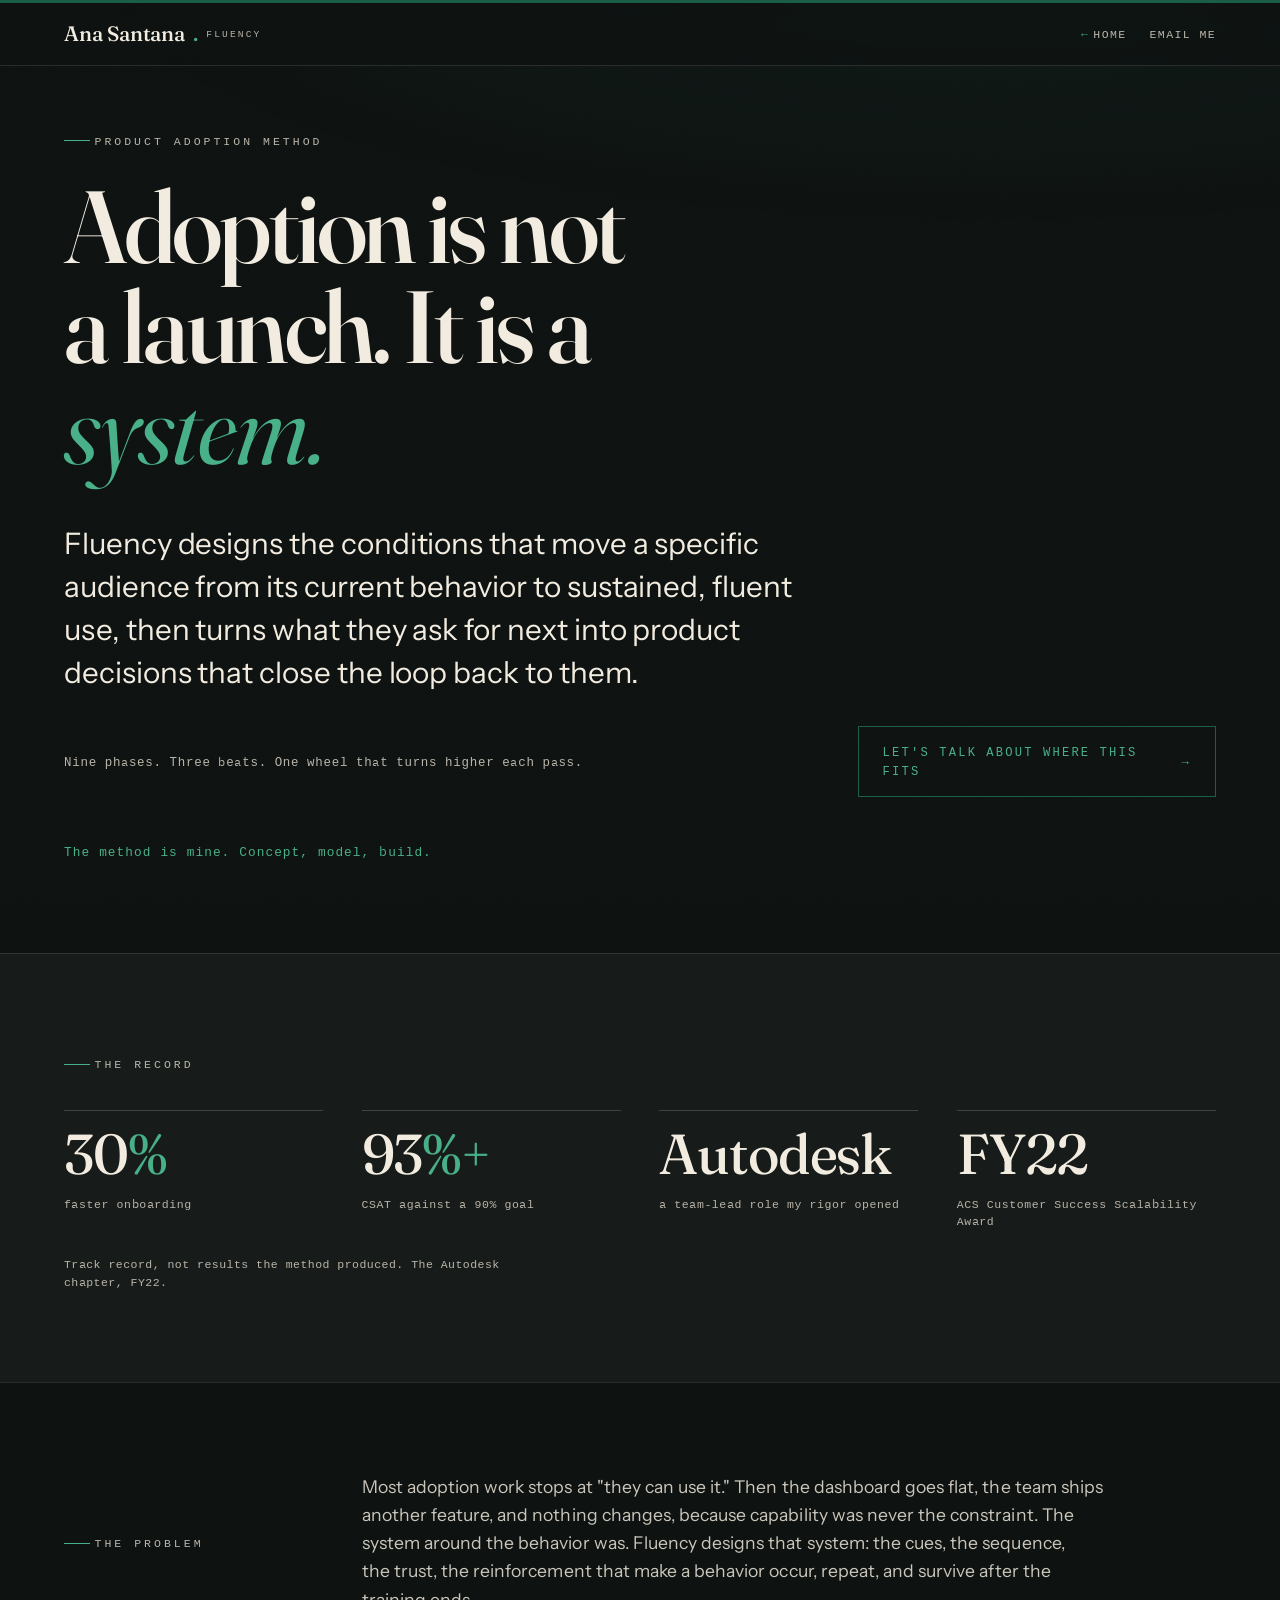
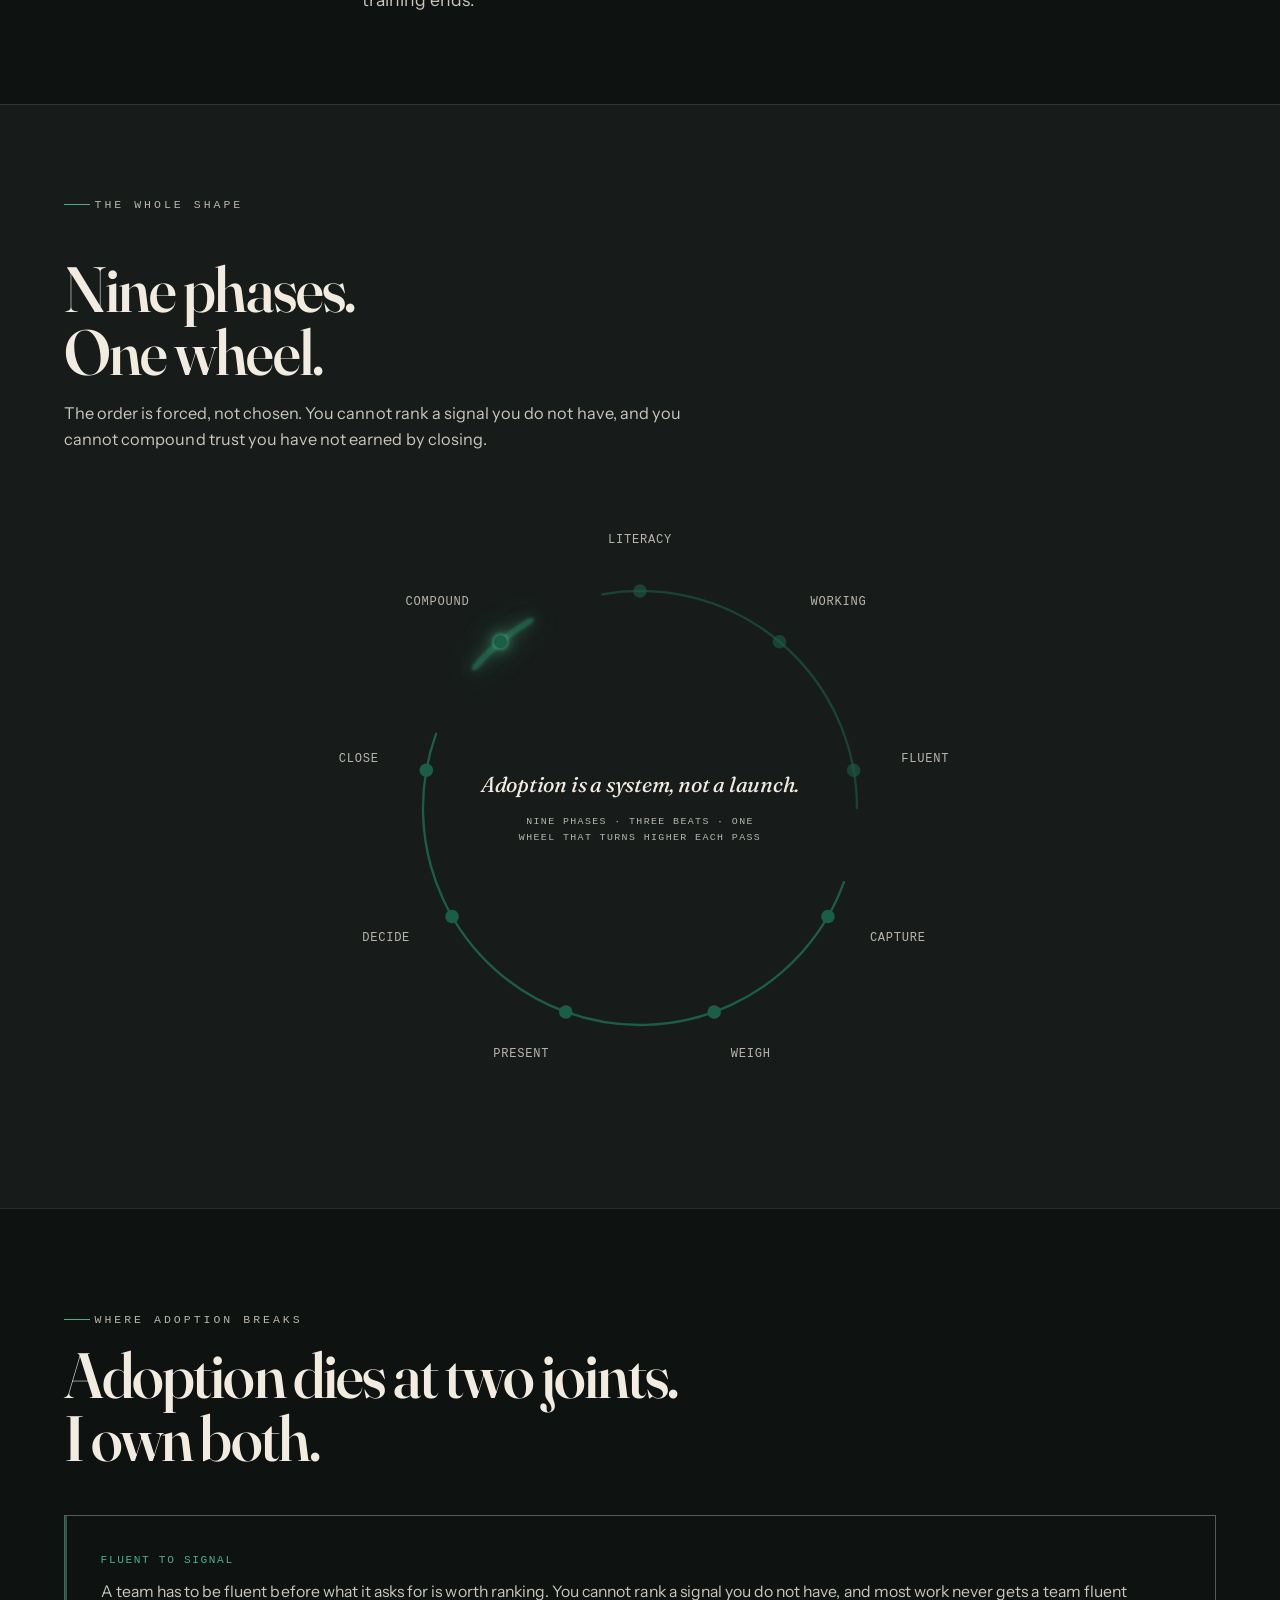
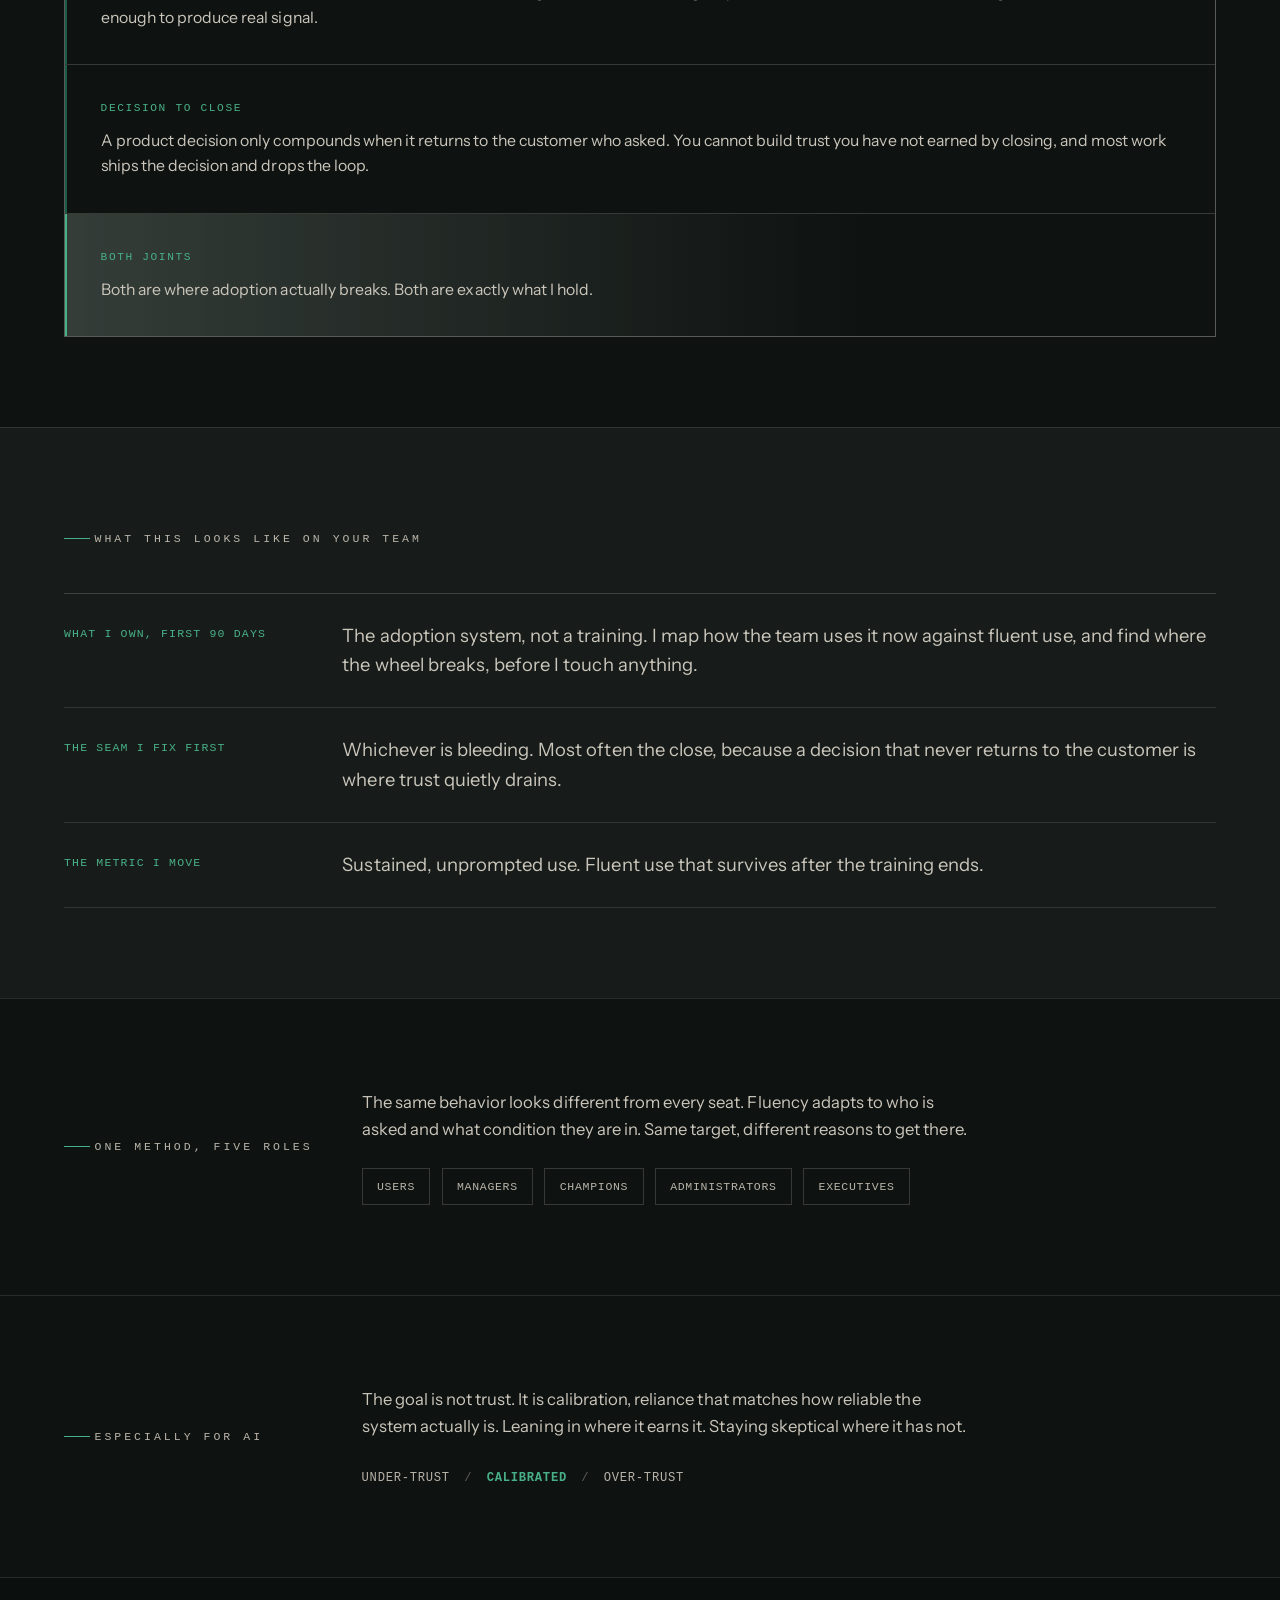
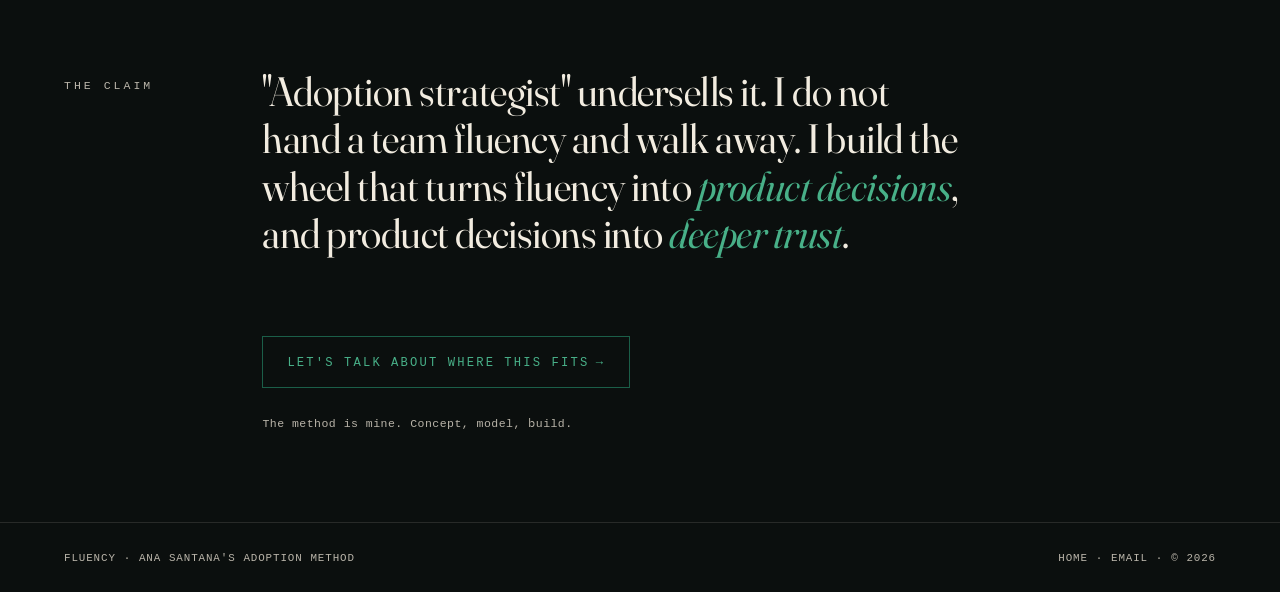
==== commit 0f9dcd4f: "Anchor proof band to the FY22 Autodesk chapter; add real Fluency OG card - Proof-band captions on bo" ====
--- a/fluency/index.html
+++ b/fluency/index.html
@@ -85,7 +85,7 @@
           <div class="proofband__l">ACS Customer Success Scalability Award</div>
         </div>
       </div>
-      <p class="mono muted" style="margin-top: 1.6rem; font-size: 0.72rem; letter-spacing: 0.04em; max-width: 60ch;" data-reveal data-delay="2">Track record across roles, not results the method produced.</p>
+      <p class="mono muted" style="margin-top: 1.6rem; font-size: 0.72rem; letter-spacing: 0.04em; max-width: 64ch;" data-reveal data-delay="2">Track record, not results the method produced. The Autodesk chapter, FY22.</p>
     </div>
   </section>
 
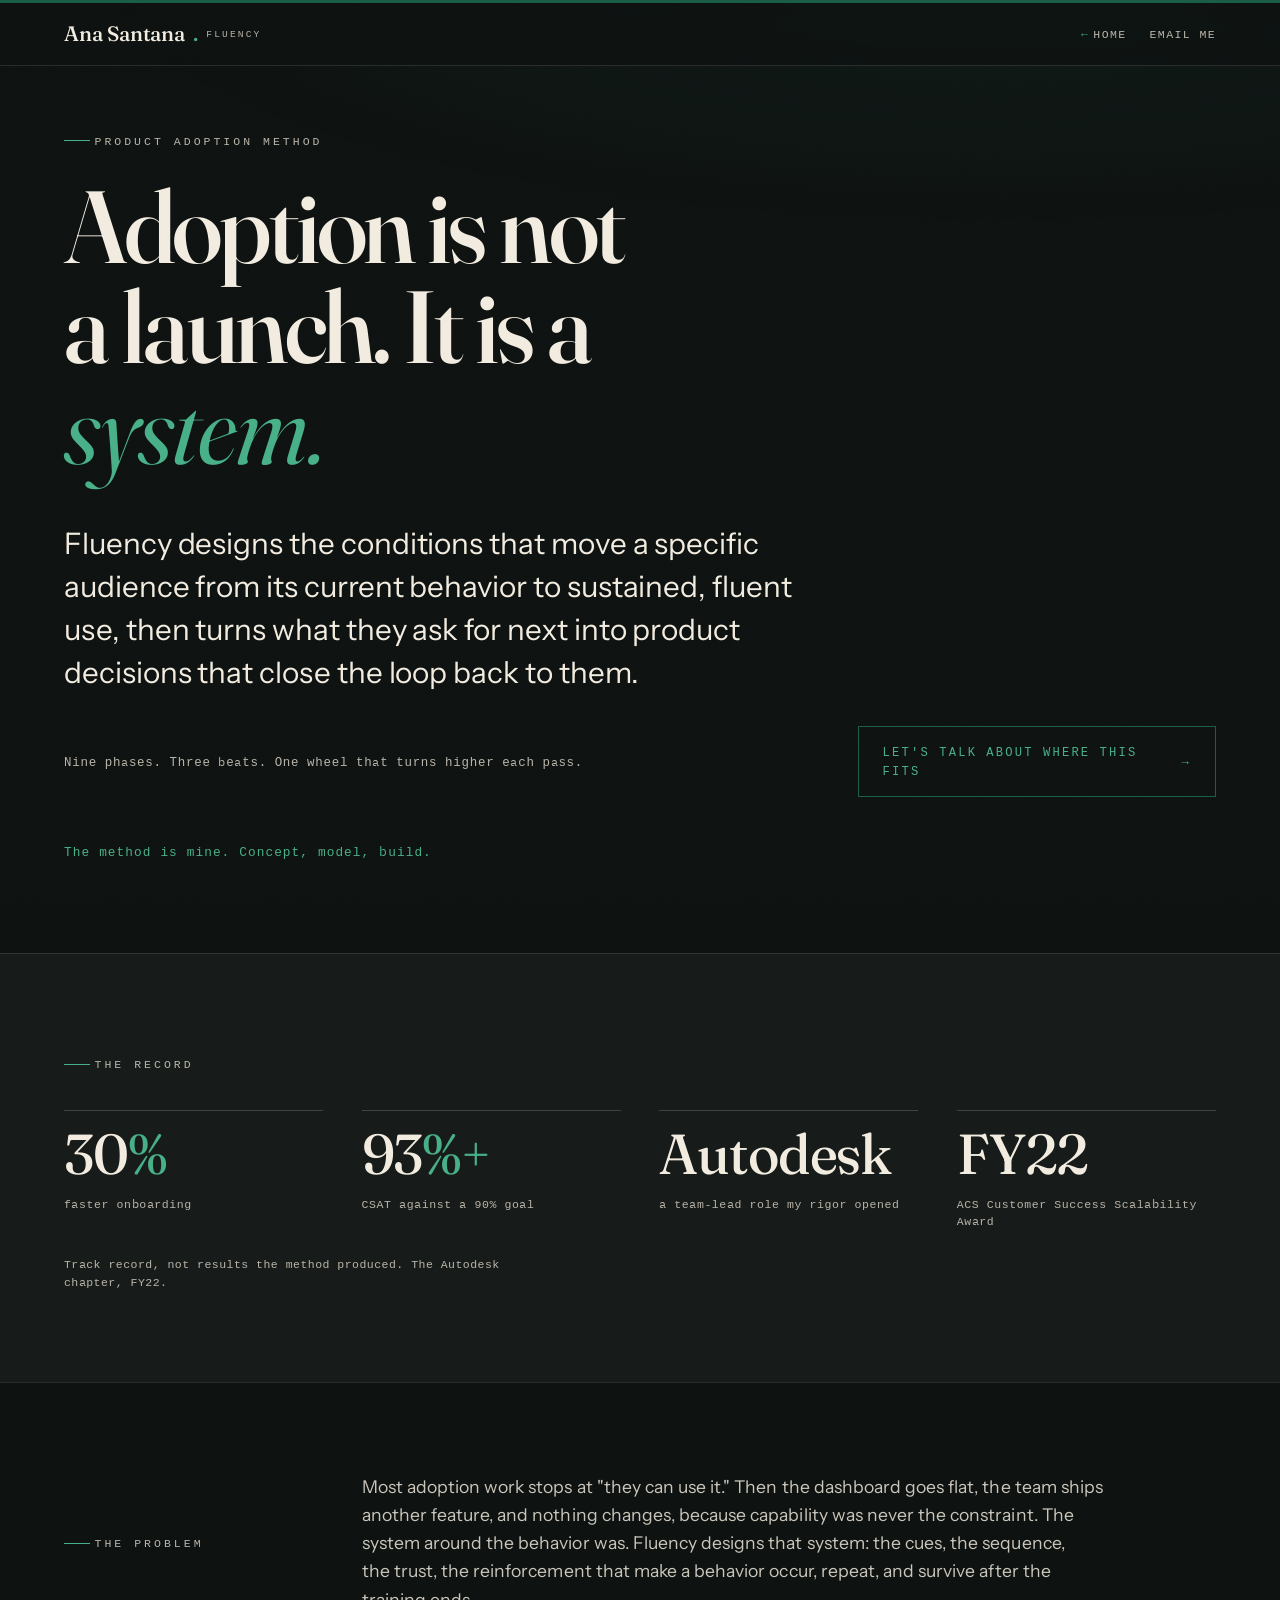
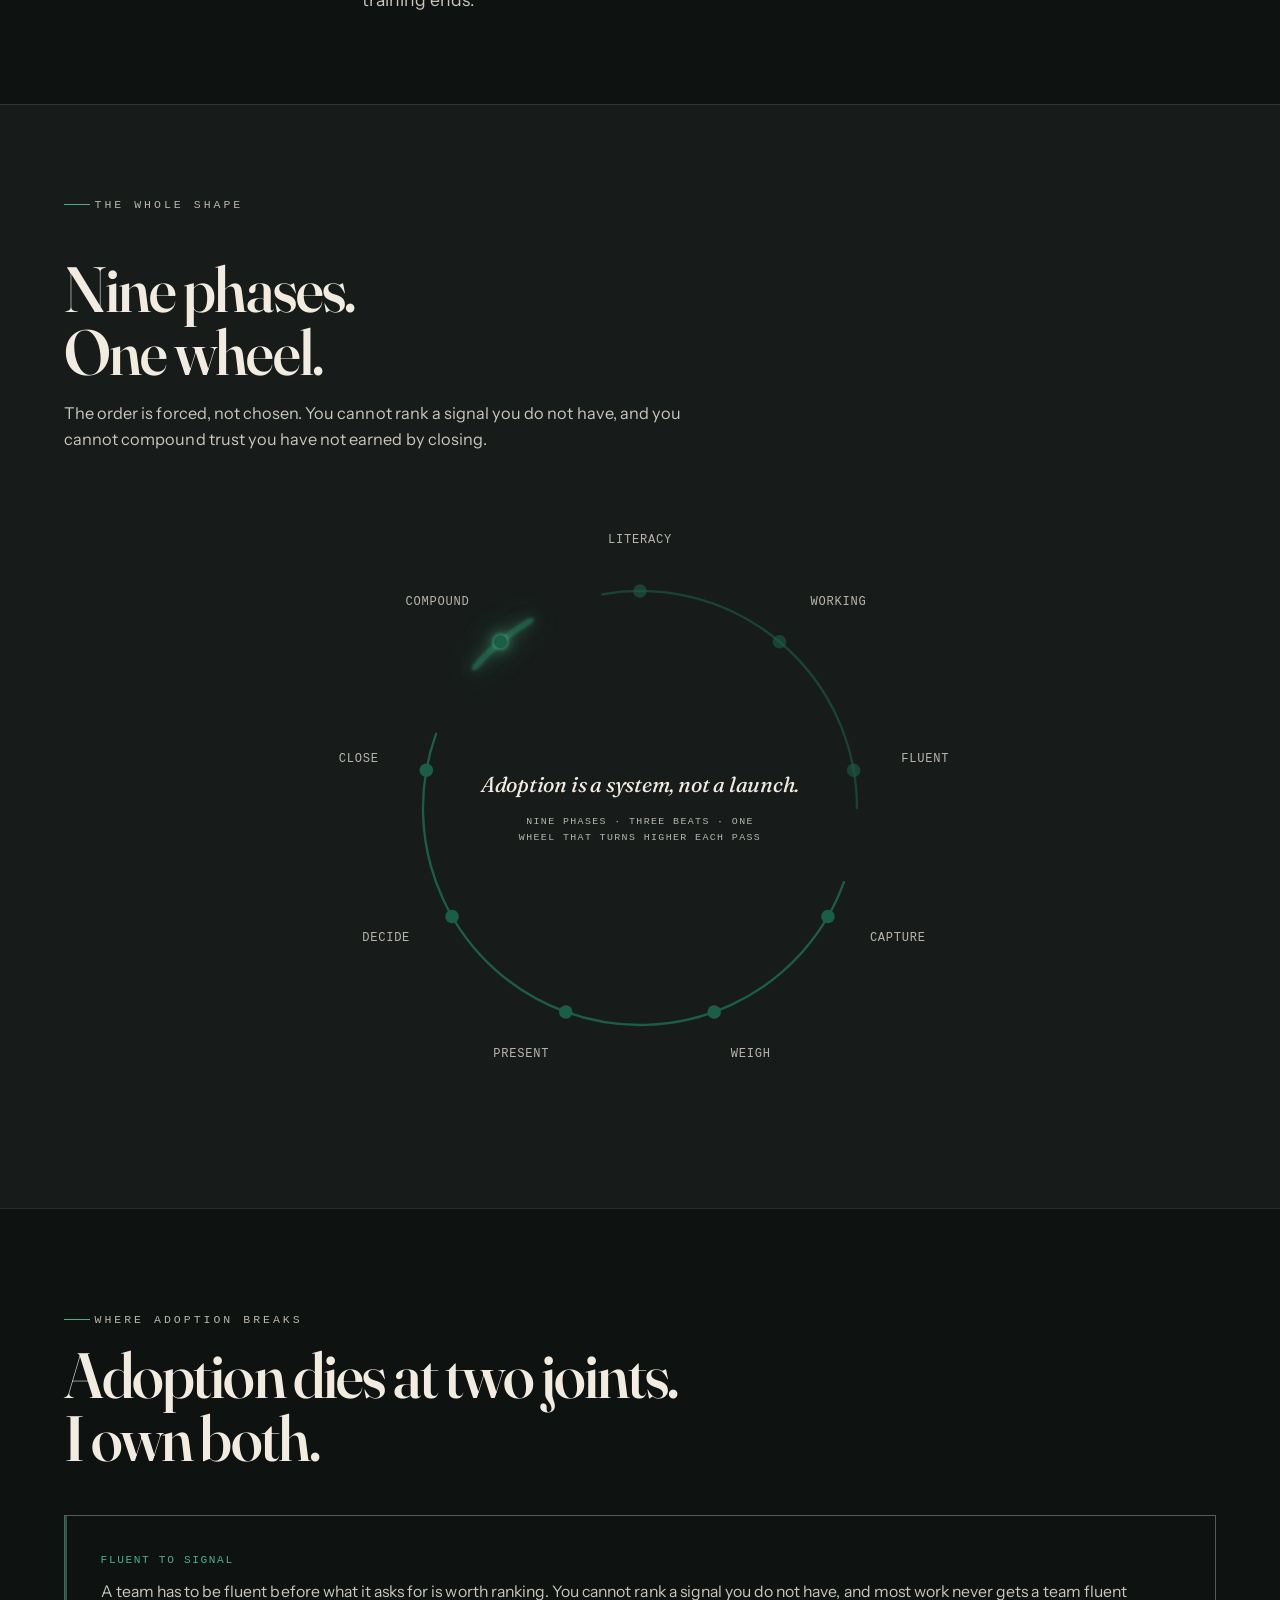
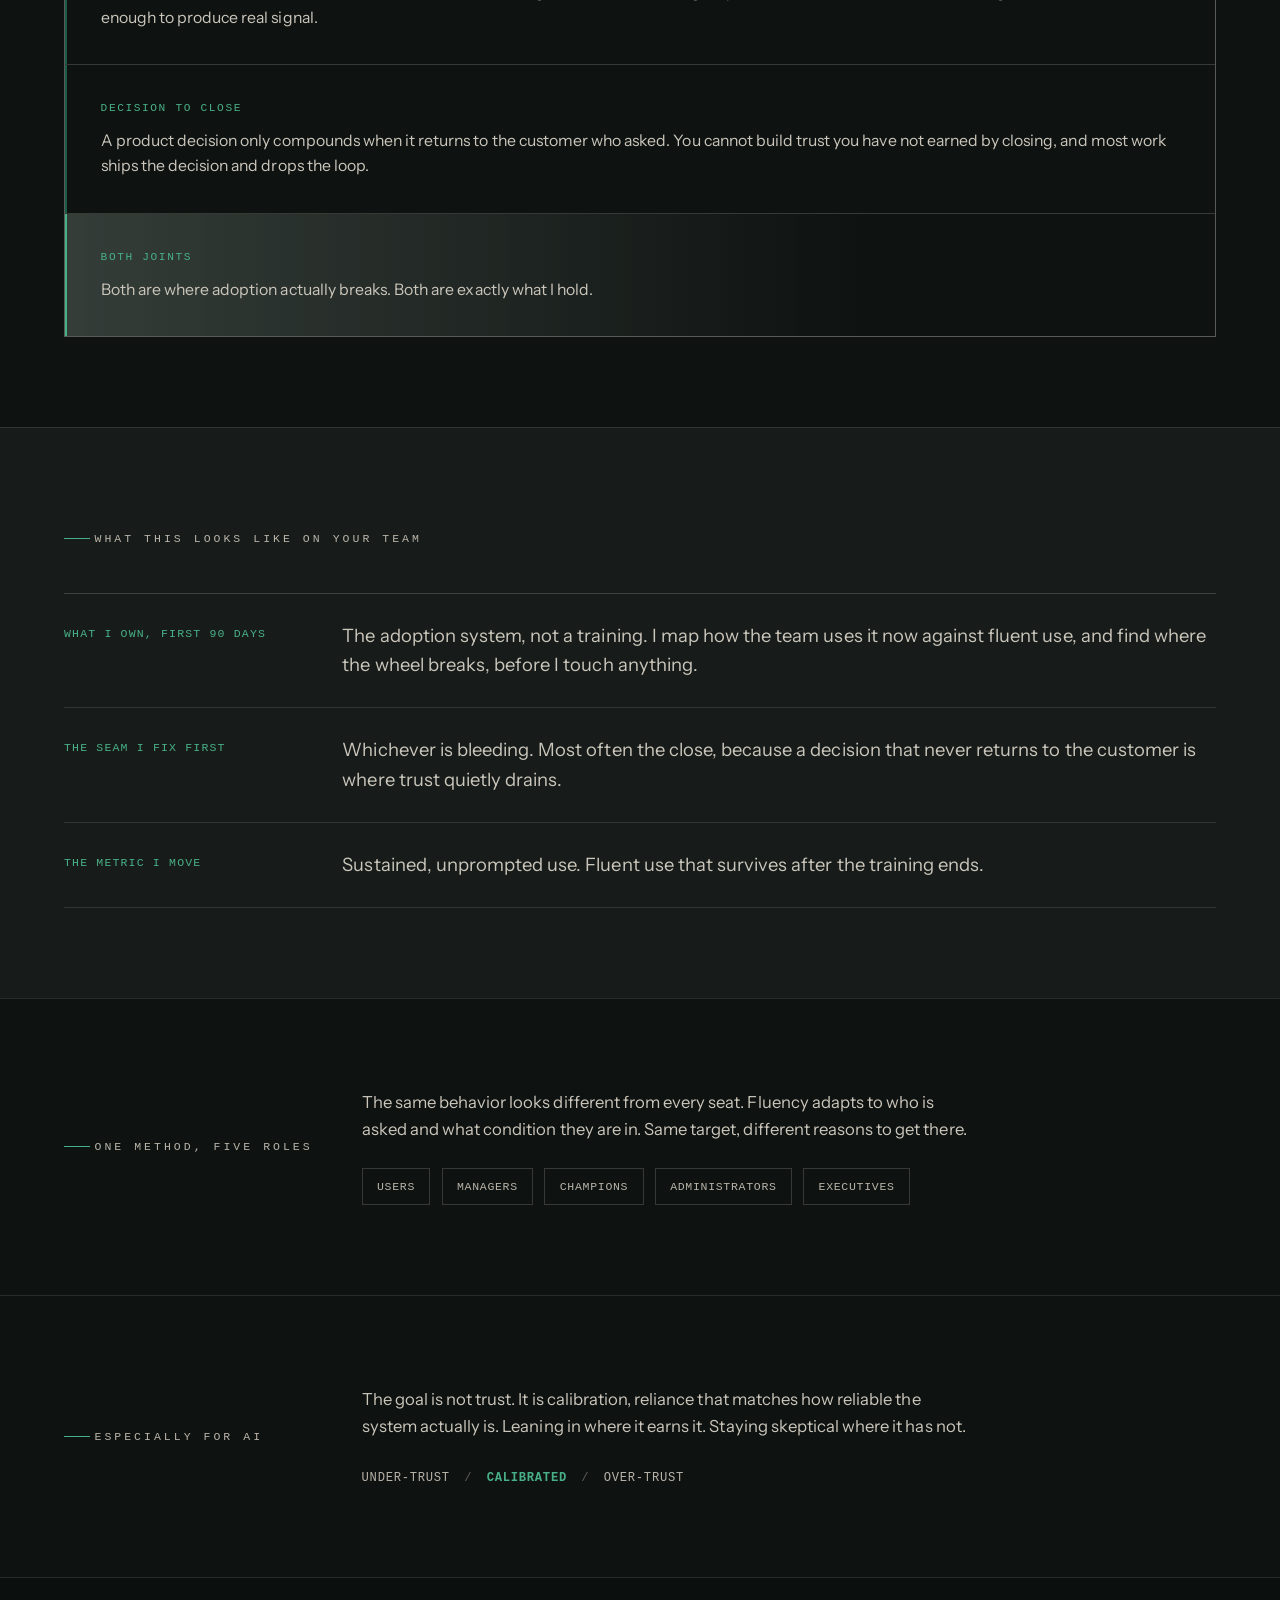
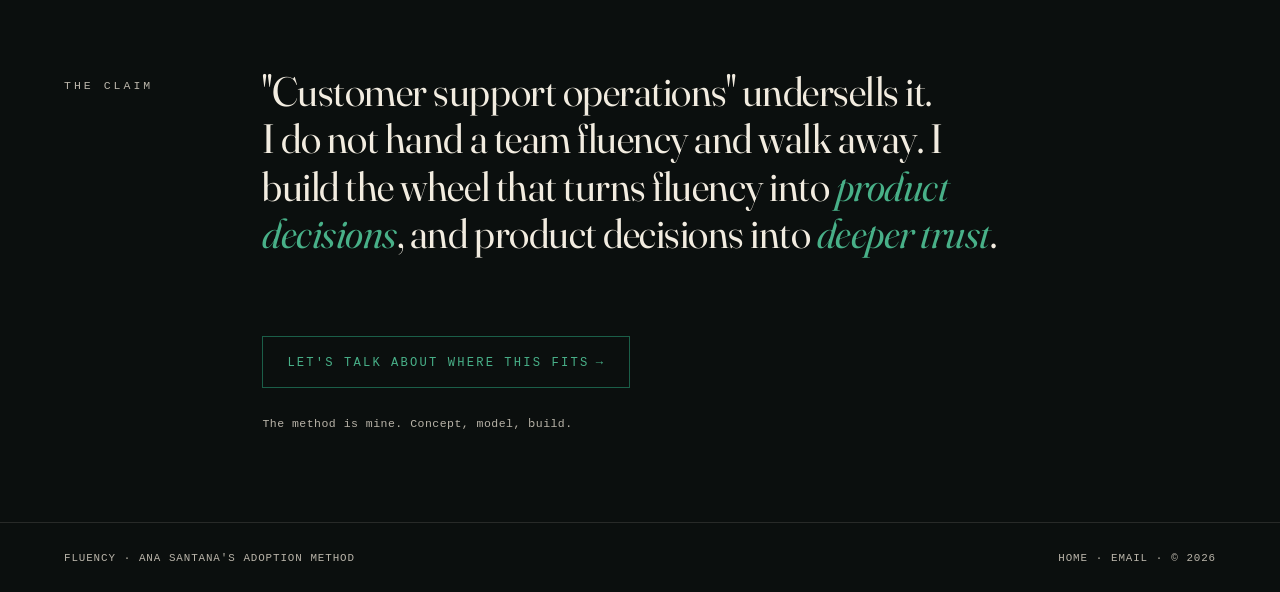
==== commit 16565ffb: "Extend language alignment and indexability to /fluency/ Replaces the "Adoption strategist" callback " ====
--- a/fluency/index.html
+++ b/fluency/index.html
@@ -3,7 +3,6 @@
 <head>
 <meta charset="utf-8">
 <meta name="viewport" content="width=device-width, initial-scale=1">
-<meta name="robots" content="noindex, nofollow">
 <link rel="icon" href="/favicon.svg" type="image/svg+xml">
 <title>Fluency · Adoption is a system, not a launch · Ana Santana</title>
 <script>document.documentElement.classList.add('js')</script>
@@ -306,7 +305,7 @@
     <div class="wrap grid">
       <div style="grid-column: 1 / span 2;" data-reveal><span class="kicker plain">The claim</span></div>
       <blockquote class="pull" style="grid-column: 3 / span 9;" data-reveal data-delay="1">
-        "Adoption strategist" undersells it. I do not hand a team fluency and walk
+        "Customer support operations" undersells it. I do not hand a team fluency and walk
         away. I build the wheel that turns fluency into <em>product decisions</em>,
         and product decisions into <em>deeper trust</em>.
       </blockquote>
--- a/assets/styles.css
+++ b/assets/styles.css
@@ -359,6 +359,22 @@
 :focus-visible { outline: 2px solid var(--green-lit); outline-offset: 3px; border-radius: 2px; }
 
 /* =========================================================================
+   Home hero — copy left, portrait lower-right; stacks cleanly on mobile
+   ========================================================================= */
+.hero__copy { grid-column: 1 / span 8; }
+.hero__portrait { grid-column: 9 / span 4; justify-self: end; }
+.hero__img {
+  width: 100%; max-width: 300px; box-sizing: border-box;
+  padding: 8px; background: var(--surface);
+  border: 1px solid var(--line-strong);
+}
+@media (max-width: 820px) {
+  .hero__copy { grid-column: 1 / -1; }
+  .hero__portrait { grid-column: 1 / -1; justify-self: start; margin-top: 1rem; }
+  .hero__img { max-width: 220px; }
+}
+
+/* =========================================================================
    Proof band — big numerals, one editorial row. Scrubbed figures only.
    ========================================================================= */
 .proofband { background: var(--surface); }
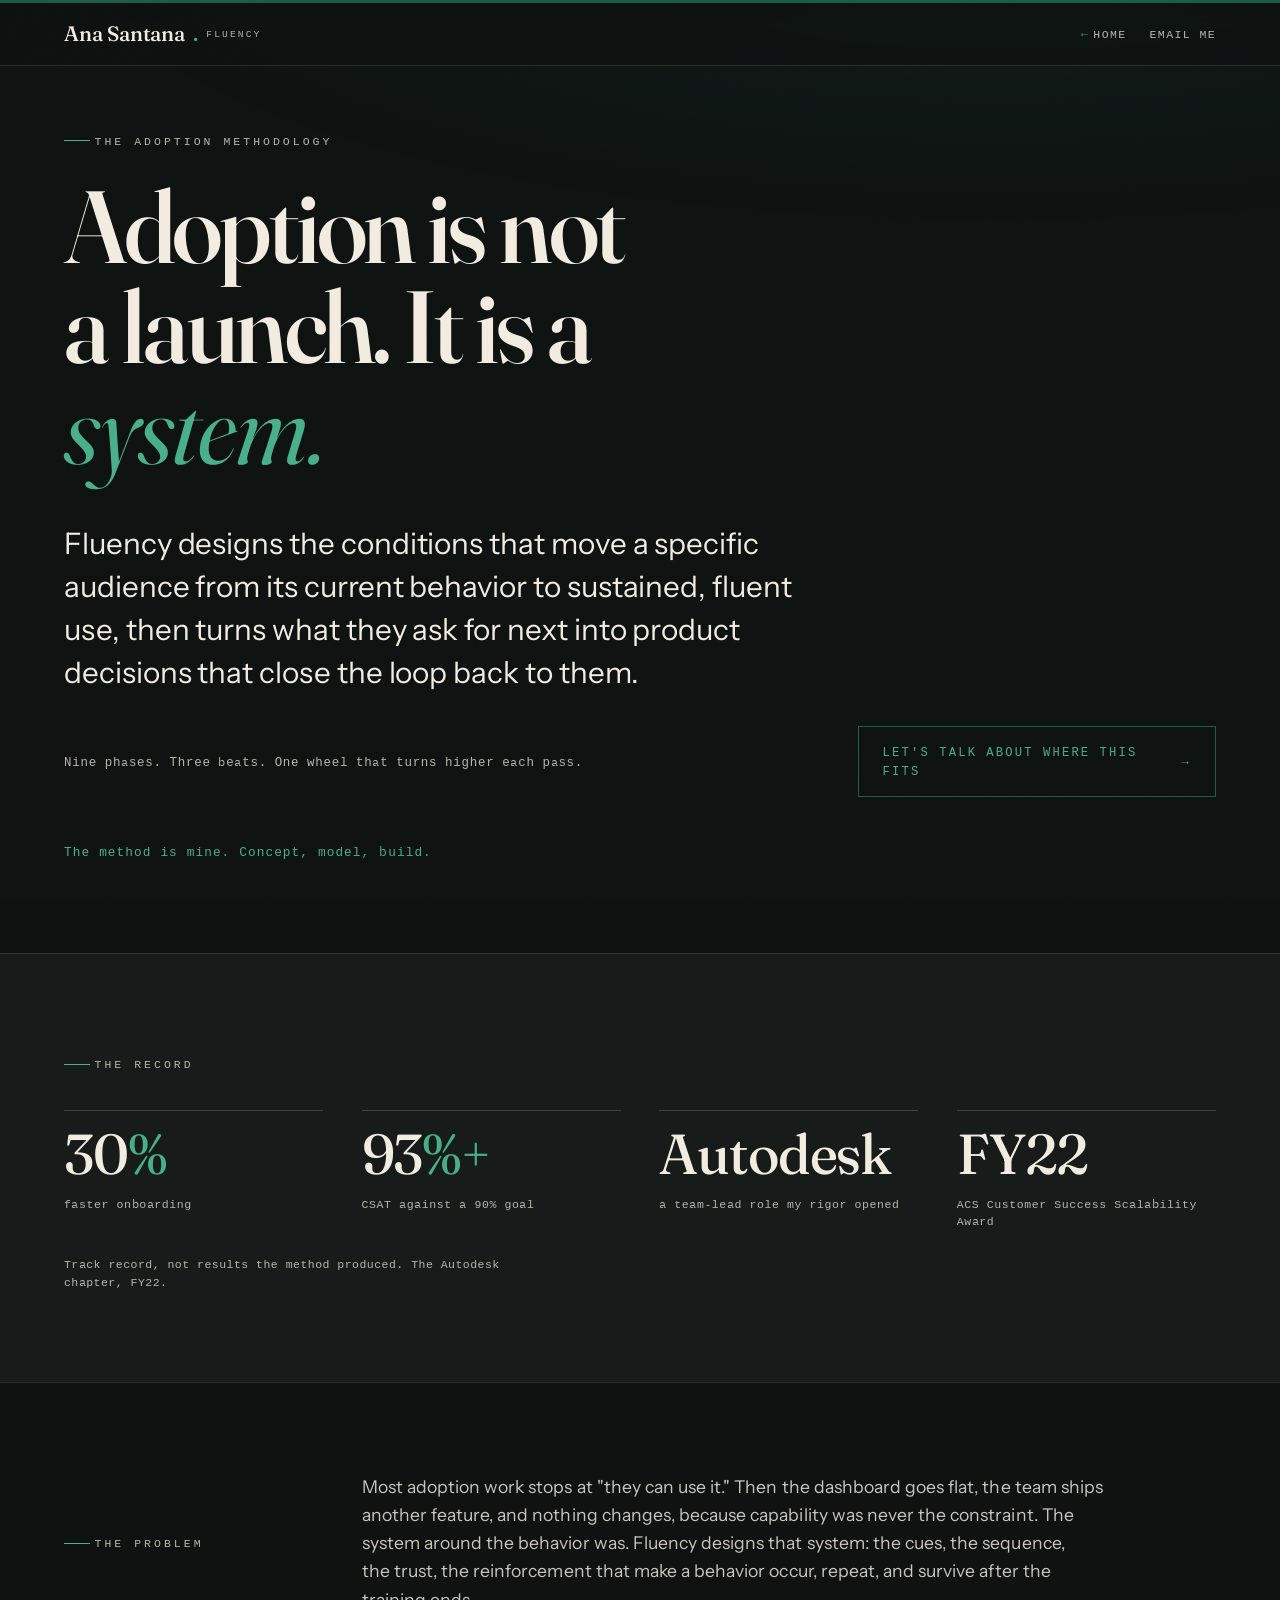
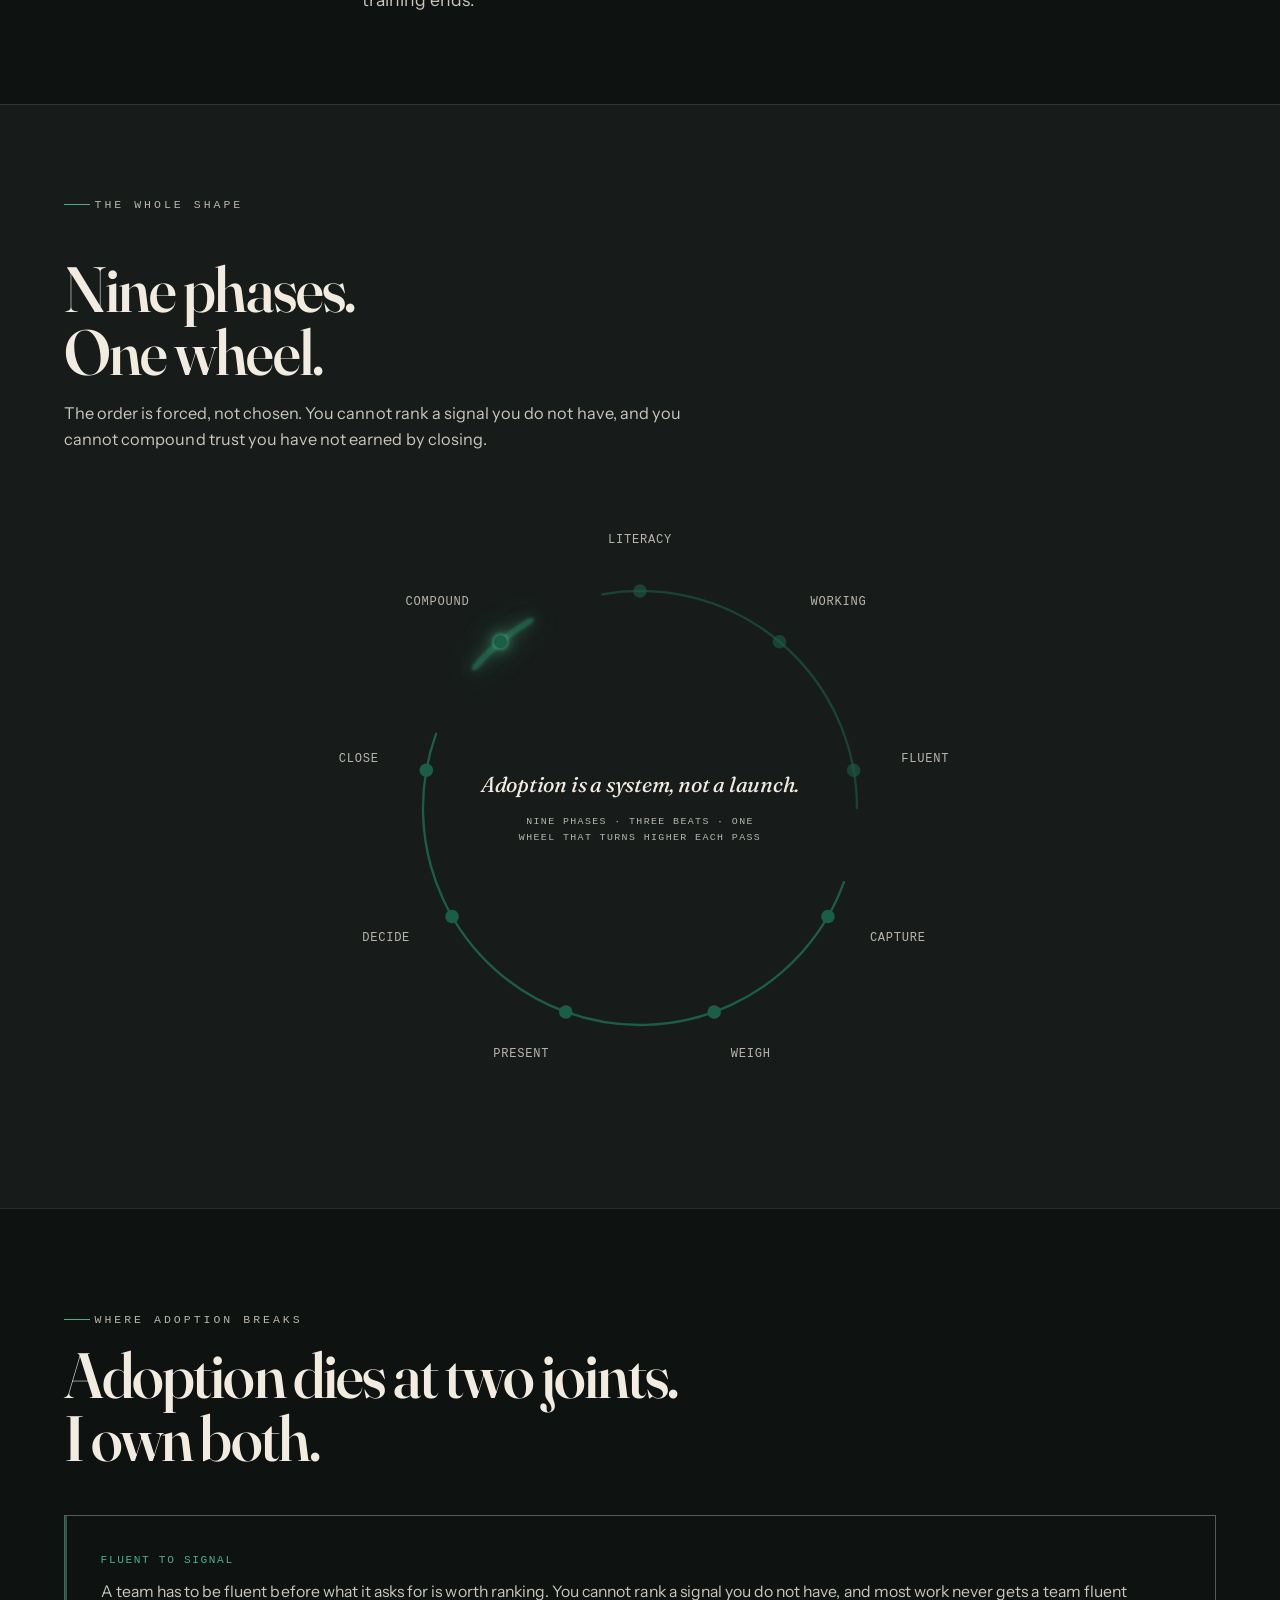
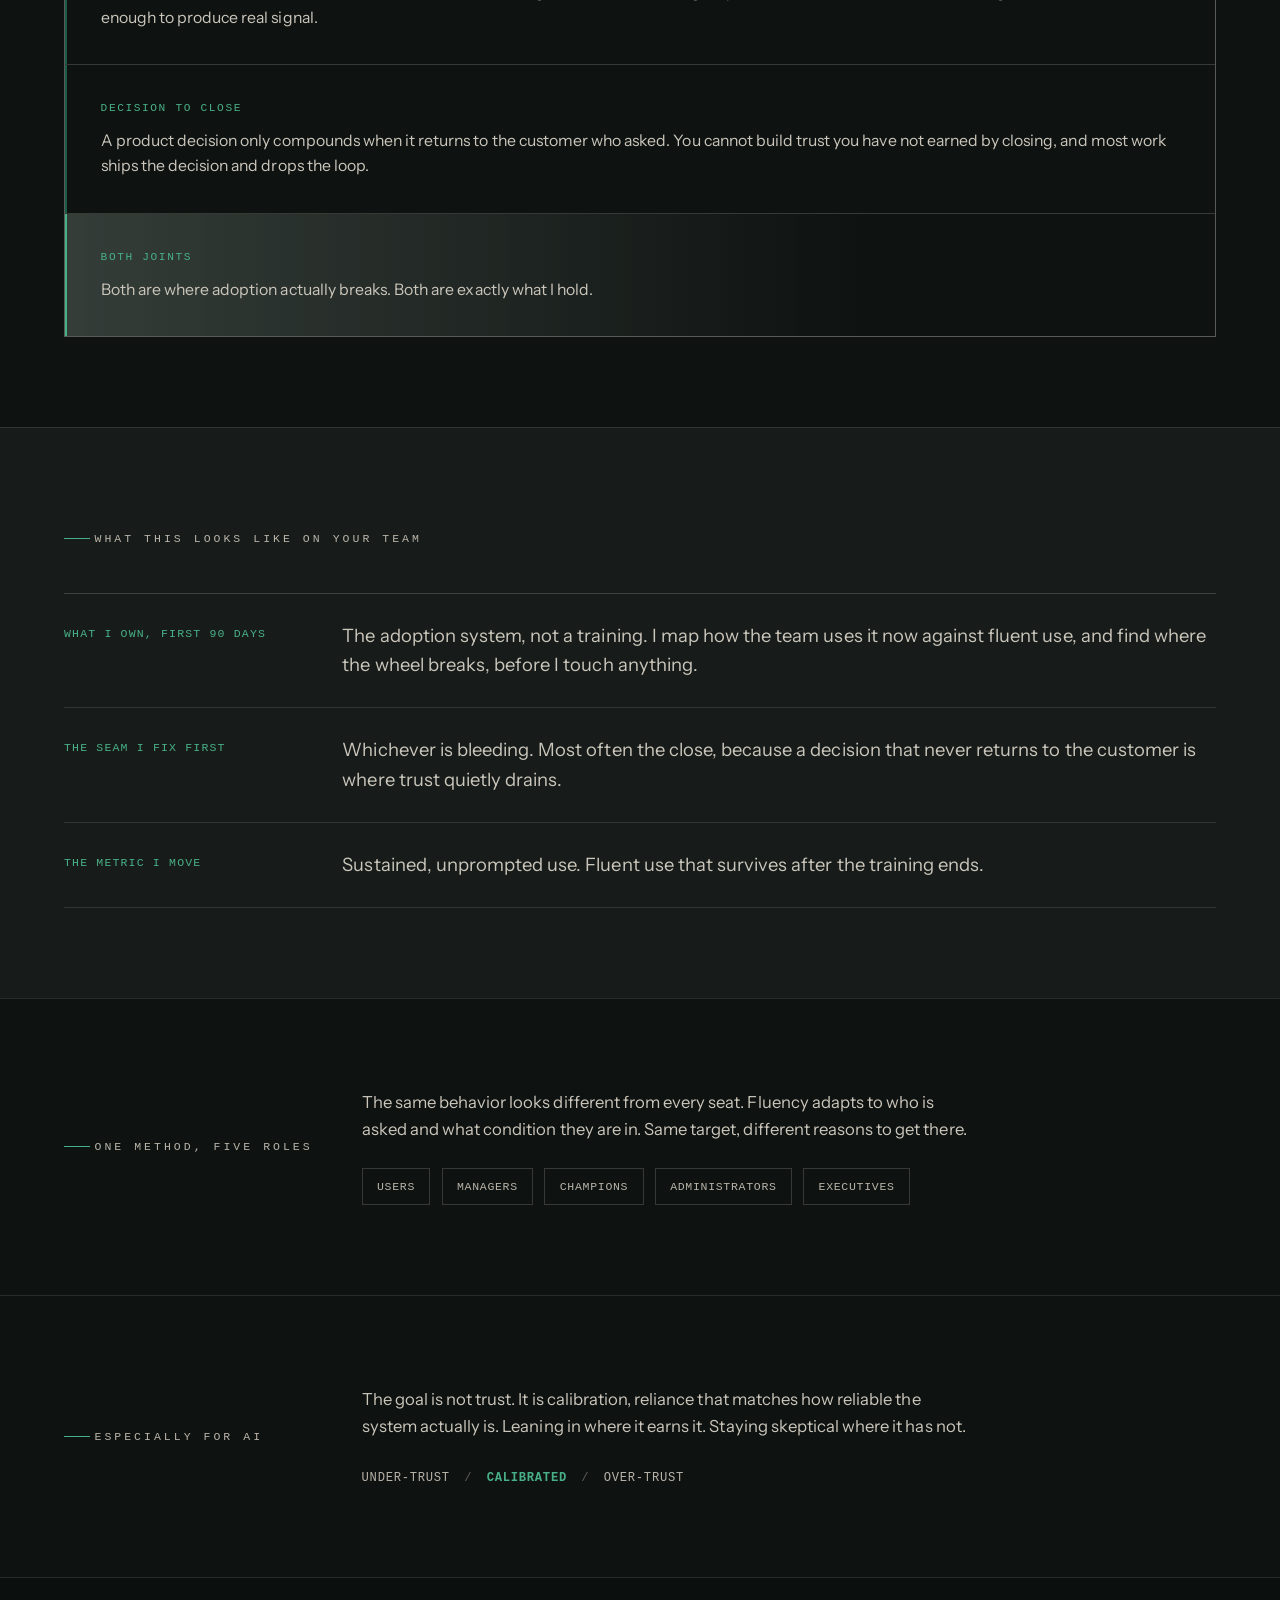
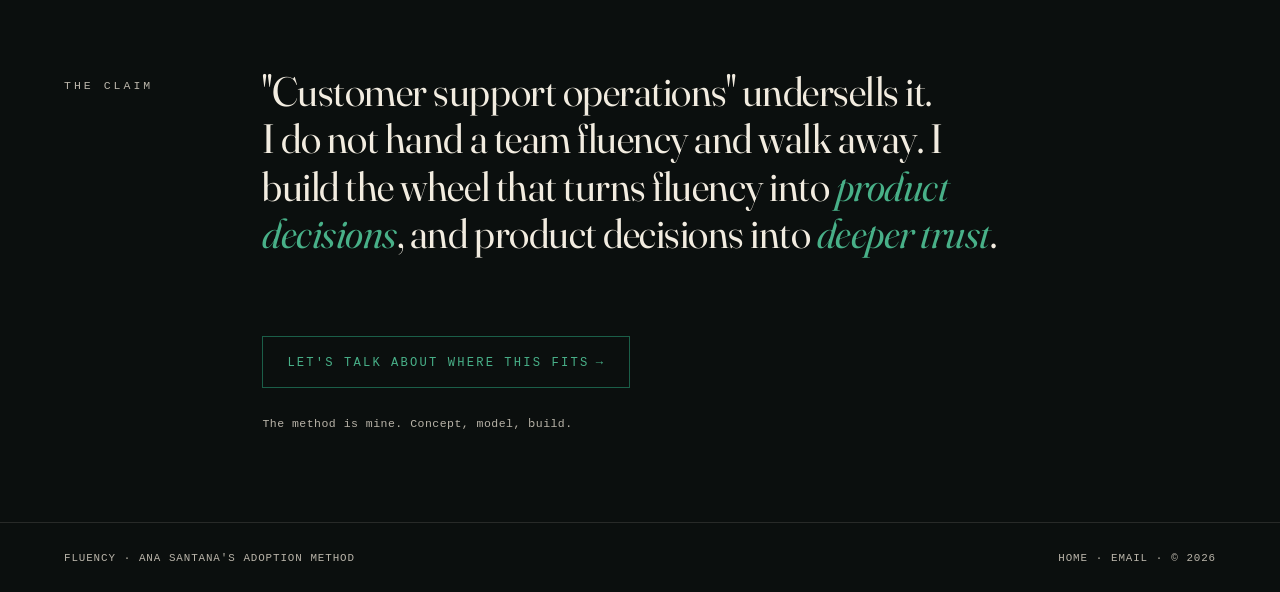
==== commit 5f481fd1: "Reword Fluency kicker to read as methodology, not a title "Product adoption method" echoed the retir" ====
--- a/fluency/index.html
+++ b/fluency/index.html
@@ -41,7 +41,7 @@
   <!-- HERO -->
   <section class="section" style="padding-top: clamp(2.5rem, 6vh, 5rem);">
     <div class="wrap">
-      <span class="kicker" data-reveal>Product adoption method</span>
+      <span class="kicker" data-reveal>The adoption methodology</span>
       <div class="grid" style="margin-top: 1.6rem;">
         <h1 class="display" style="grid-column: 1 / span 11;" data-reveal>Adoption is not<br>a launch. It is a<br><em>system.</em></h1>
       </div>
